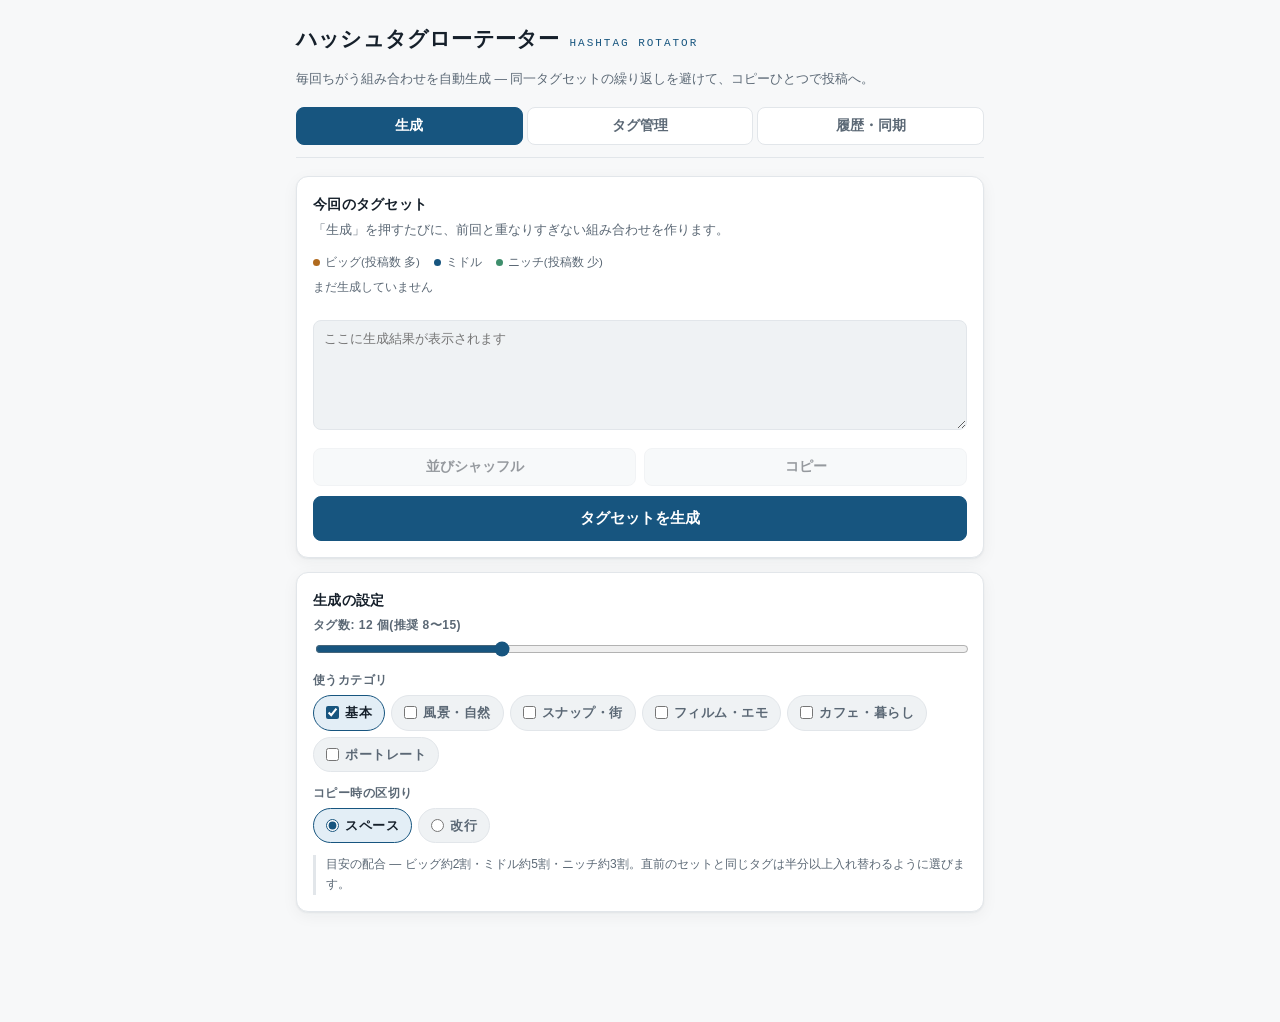
==== hashtag-tool/index.html @ 34559a27 "Add Instagram hashtag rotator tool シャドウバン対策として毎回異なるハッシュタグの組み合わせを自動生成する 単一HTMLツール。検索・並び替え・ワンタップコピー・生成" ====
<!DOCTYPE html>
<html lang="ja">
<head>
<meta charset="utf-8">
<title>ハッシュタグローテーター</title>
<meta name="viewport" content="width=device-width, initial-scale=1, viewport-fit=cover">
<style>
:root{
  --bg:#F7F8F9; --surface:#FFFFFF; --surface2:#EFF2F4;
  --ink:#16202B; --muted:#5B6875; --line:#E2E6EA;
  --accent:#17557F; --accent-ink:#FFFFFF; --accent-soft:#E3EEF6;
  --big:#B06A1E; --mid:#17557F; --niche:#3E8E6C;
  --danger:#A8352F; --shadow:0 1px 2px rgba(22,32,43,.06),0 4px 16px rgba(22,32,43,.05);
}
@media (prefers-color-scheme: dark){
  :root{
    --bg:#101418; --surface:#171C22; --surface2:#1F262E;
    --ink:#E8ECF0; --muted:#93A0AC; --line:#2A323B;
    --accent:#7FB0DC; --accent-ink:#0D1B26; --accent-soft:#1C2C3A;
    --big:#D79A50; --mid:#7FB0DC; --niche:#6FBF9A;
    --danger:#E07B76; --shadow:0 1px 2px rgba(0,0,0,.4),0 4px 16px rgba(0,0,0,.3);
  }
}
:root[data-theme="light"]{
  --bg:#F7F8F9; --surface:#FFFFFF; --surface2:#EFF2F4;
  --ink:#16202B; --muted:#5B6875; --line:#E2E6EA;
  --accent:#17557F; --accent-ink:#FFFFFF; --accent-soft:#E3EEF6;
  --big:#B06A1E; --mid:#17557F; --niche:#3E8E6C;
  --danger:#A8352F; --shadow:0 1px 2px rgba(22,32,43,.06),0 4px 16px rgba(22,32,43,.05);
}
:root[data-theme="dark"]{
  --bg:#101418; --surface:#171C22; --surface2:#1F262E;
  --ink:#E8ECF0; --muted:#93A0AC; --line:#2A323B;
  --accent:#7FB0DC; --accent-ink:#0D1B26; --accent-soft:#1C2C3A;
  --big:#D79A50; --mid:#7FB0DC; --niche:#6FBF9A;
  --danger:#E07B76; --shadow:0 1px 2px rgba(0,0,0,.4),0 4px 16px rgba(0,0,0,.3);
}
*{box-sizing:border-box}
body{
  margin:0; background:var(--bg); color:var(--ink);
  font-family:"Hiragino Kaku Gothic ProN","Hiragino Sans","Noto Sans JP","Yu Gothic UI","Yu Gothic",sans-serif;
  font-size:15px; line-height:1.65;
  -webkit-text-size-adjust:100%;
}
.wrap{max-width:720px; margin:0 auto; padding:0 16px 96px}
header.app{padding:22px 0 8px}
.brand{display:flex; align-items:baseline; gap:10px; flex-wrap:wrap}
.brand h1{margin:0; font-size:21px; font-weight:800; letter-spacing:.01em}
.brand .en{font-family:ui-monospace,"SF Mono",Menlo,Consolas,monospace; font-size:11px; letter-spacing:.18em; color:var(--accent); text-transform:uppercase}
.brand p{margin:2px 0 0; width:100%; color:var(--muted); font-size:12.5px}
nav.tabs{
  position:sticky; top:0; z-index:20; display:flex; gap:4px;
  background:var(--bg); padding:10px 0 12px; border-bottom:1px solid var(--line); margin-bottom:18px;
}
nav.tabs button{
  flex:1; border:1px solid var(--line); background:var(--surface); color:var(--muted);
  padding:9px 4px; border-radius:8px; font-size:13.5px; font-weight:600; cursor:pointer; font-family:inherit;
}
nav.tabs button[aria-selected="true"]{background:var(--accent); border-color:var(--accent); color:var(--accent-ink)}
nav.tabs button:focus-visible, button:focus-visible, input:focus-visible, select:focus-visible, textarea:focus-visible{
  outline:2px solid var(--accent); outline-offset:2px;
}
section.panel{display:none}
section.panel.active{display:block}
.card{background:var(--surface); border:1px solid var(--line); border-radius:12px; padding:16px; margin-bottom:14px; box-shadow:var(--shadow)}
.card h2{margin:0 0 4px; font-size:14px; font-weight:800; letter-spacing:.02em}
.card .hint{margin:0 0 12px; color:var(--muted); font-size:12.5px}
.row{display:flex; gap:8px; align-items:center; flex-wrap:wrap}
.field{display:flex; flex-direction:column; gap:4px; margin-bottom:12px}
.field label{font-size:12px; font-weight:700; color:var(--muted); letter-spacing:.04em}
input[type=text], select, textarea{
  font-family:inherit; font-size:15px; color:var(--ink);
  background:var(--surface2); border:1px solid var(--line); border-radius:8px; padding:9px 10px; width:100%;
}
textarea{font-family:ui-monospace,"SF Mono",Menlo,Consolas,monospace; font-size:13px; min-height:110px; resize:vertical}
input[type=range]{width:100%; accent-color:var(--accent)}
button.btn{
  font-family:inherit; font-size:14px; font-weight:700; cursor:pointer;
  border:1px solid var(--line); background:var(--surface2); color:var(--ink);
  padding:9px 14px; border-radius:8px;
}
button.btn.primary{background:var(--accent); border-color:var(--accent); color:var(--accent-ink); font-size:15px; padding:12px 18px; width:100%}
button.btn.ghost{background:transparent}
button.btn.danger{color:var(--danger); border-color:var(--danger); background:transparent}
button.btn:disabled{opacity:.45; cursor:default}
.checks{display:flex; flex-wrap:wrap; gap:6px}
.checks label{
  display:inline-flex; align-items:center; gap:6px; cursor:pointer;
  border:1px solid var(--line); background:var(--surface2); border-radius:999px;
  padding:6px 12px; font-size:13px; font-weight:600; color:var(--muted);
}
.checks label:has(input:checked){background:var(--accent-soft); border-color:var(--accent); color:var(--ink)}
.checks input{accent-color:var(--accent); margin:0}
.result-tags{display:flex; flex-wrap:wrap; gap:6px; margin:10px 0 12px}
.tagchip{
  display:inline-flex; align-items:center; gap:6px;
  font-family:ui-monospace,"SF Mono",Menlo,Consolas,monospace; font-size:12.5px;
  background:var(--surface2); border:1px solid var(--line); border-radius:6px; padding:4px 9px;
}
.dot{display:inline-block; width:7px; height:7px; border-radius:50%; flex:none}
.dot.big{background:var(--big)} .dot.mid{background:var(--mid)} .dot.niche{background:var(--niche)}
.legend{display:flex; gap:14px; font-size:11.5px; color:var(--muted); margin-bottom:6px}
.legend span{display:inline-flex; align-items:center; gap:5px}
.stats{font-size:12px; color:var(--muted); margin:0 0 8px}
.stats b{color:var(--ink); font-variant-numeric:tabular-nums}
.actions{display:flex; gap:8px; margin-top:10px}
.actions .btn{flex:1}
table.tags{width:100%; border-collapse:collapse; font-size:13.5px}
table.tags td{padding:7px 6px; border-top:1px solid var(--line); vertical-align:middle}
table.tags td.name{font-family:ui-monospace,"SF Mono",Menlo,Consolas,monospace; font-size:12.5px; word-break:break-all}
table.tags td.meta{color:var(--muted); font-size:11.5px; white-space:nowrap; text-align:right; font-variant-numeric:tabular-nums}
table.tags button.x{border:none; background:none; color:var(--danger); font-size:15px; cursor:pointer; padding:2px 6px}
.scrollbox{overflow-x:auto}
.hist{border-top:1px solid var(--line); padding:10px 0}
.hist:first-of-type{border-top:none}
.hist .when{font-size:11.5px; color:var(--muted); font-variant-numeric:tabular-nums}
.hist .tags{font-family:ui-monospace,"SF Mono",Menlo,Consolas,monospace; font-size:12px; margin:4px 0 8px; word-break:break-all; color:var(--ink)}
#toast{
  position:fixed; left:50%; bottom:28px; transform:translateX(-50%) translateY(8px);
  background:var(--ink); color:var(--bg); font-size:13.5px; font-weight:700;
  padding:10px 18px; border-radius:999px; opacity:0; pointer-events:none; transition:opacity .18s, transform .18s;
  z-index:50; box-shadow:var(--shadow);
}
#toast.show{opacity:1; transform:translateX(-50%) translateY(0)}
@media (prefers-reduced-motion: reduce){ #toast{transition:none} }
.note{font-size:12px; color:var(--muted); border-left:3px solid var(--line); padding-left:10px; margin:12px 0 0}
</style>
</head>
<body>
<div class="wrap">
  <header class="app">
    <div class="brand">
      <h1>ハッシュタグローテーター</h1>
      <span class="en">Hashtag Rotator</span>
      <p>毎回ちがう組み合わせを自動生成 — 同一タグセットの繰り返しを避けて、コピーひとつで投稿へ。</p>
    </div>
  </header>

  <nav class="tabs" role="tablist">
    <button role="tab" aria-selected="true" data-tab="gen">生成</button>
    <button role="tab" aria-selected="false" data-tab="manage">タグ管理</button>
    <button role="tab" aria-selected="false" data-tab="sync">履歴・同期</button>
  </nav>

  <!-- ============ 生成 ============ -->
  <section class="panel active" id="panel-gen">
    <div class="card">
      <h2>今回のタグセット</h2>
      <p class="hint">「生成」を押すたびに、前回と重なりすぎない組み合わせを作ります。</p>
      <div class="legend">
        <span><i class="dot big"></i>ビッグ(投稿数 多)</span>
        <span><i class="dot mid"></i>ミドル</span>
        <span><i class="dot niche"></i>ニッチ(投稿数 少)</span>
      </div>
      <p class="stats" id="genStats">まだ生成していません</p>
      <div class="result-tags" id="resultChips"></div>
      <textarea id="resultText" readonly placeholder="ここに生成結果が表示されます"></textarea>
      <div class="actions">
        <button class="btn" id="btnShuffle" disabled>並びシャッフル</button>
        <button class="btn" id="btnCopy" disabled>コピー</button>
      </div>
      <div class="actions">
        <button class="btn primary" id="btnGenerate">タグセットを生成</button>
      </div>
    </div>

    <div class="card">
      <h2>生成の設定</h2>
      <div class="field">
        <label for="cntRange">タグ数: <span id="cntLabel">12</span> 個(推奨 8〜15)</label>
        <input type="range" id="cntRange" min="5" max="30" value="12">
      </div>
      <div class="field">
        <label>使うカテゴリ</label>
        <div class="checks" id="catChecks"></div>
      </div>
      <div class="field">
        <label>コピー時の区切り</label>
        <div class="checks" id="sepChecks">
          <label><input type="radio" name="sep" value="space" checked>スペース</label>
          <label><input type="radio" name="sep" value="newline">改行</label>
        </div>
      </div>
      <p class="note">目安の配合 — ビッグ約2割・ミドル約5割・ニッチ約3割。直前のセットと同じタグは半分以上入れ替わるように選びます。</p>
    </div>
  </section>

  <!-- ============ タグ管理 ============ -->
  <section class="panel" id="panel-manage">
    <div class="card">
      <h2>タグを追加</h2>
      <div class="field"><label for="addName">タグ(#は省略可・スペース区切りで複数可)</label>
        <input type="text" id="addName" placeholder="例: 風景写真 landscapephotography"></div>
      <div class="row">
        <select id="addSize" style="flex:1">
          <option value="big">ビッグ(数十万件〜)</option>
          <option value="mid" selected>ミドル(数万件)</option>
          <option value="niche">ニッチ(〜数千件)</option>
        </select>
        <select id="addCat" style="flex:1"></select>
        <button class="btn" id="btnAdd">追加</button>
      </div>
      <div class="row" style="margin-top:10px">
        <input type="text" id="newCat" placeholder="新しいカテゴリ名" style="flex:1">
        <button class="btn ghost" id="btnAddCat">カテゴリ追加</button>
      </div>
    </div>

    <div class="card">
      <h2>タグ一覧 <span id="tagCount" style="color:var(--muted);font-weight:600;font-size:12px"></span></h2>
      <div class="row" style="margin-bottom:10px">
        <input type="text" id="q" placeholder="検索…" style="flex:2">
        <select id="sortBy" style="flex:1">
          <option value="name">名前順</option>
          <option value="size">サイズ順</option>
          <option value="used">使用回数順</option>
        </select>
      </div>
      <div class="checks" id="filterCats" style="margin-bottom:8px"></div>
      <div class="scrollbox"><table class="tags"><tbody id="tagRows"></tbody></table></div>
    </div>
  </section>

  <!-- ============ 履歴・同期 ============ -->
  <section class="panel" id="panel-sync">
    <div class="card">
      <h2>生成履歴</h2>
      <p class="hint">直近20件。同じセットの使い回しチェックにも使えます。</p>
      <div id="histList"><p class="hint">まだ履歴はありません。</p></div>
    </div>
    <div class="card">
      <h2>スマホ ⇄ PC のデータ共有</h2>
      <p class="hint">データはこの端末のブラウザに保存されます。別の端末へは、書き出したテキストを貼り付けて取り込んでください(LINEやメモの共有でOK)。</p>
      <div class="actions">
        <button class="btn" id="btnExport">書き出し(コピー)</button>
        <button class="btn" id="btnImport">貼り付けて取り込み</button>
      </div>
      <textarea id="ioArea" placeholder="取り込み: ここに書き出したテキストを貼り付けて「取り込み」を押す"></textarea>
      <div class="actions">
        <button class="btn danger" id="btnReset">初期データに戻す</button>
      </div>
    </div>
  </section>
</div>
<div id="toast" role="status"></div>

<script>
"use strict";
/* ---------- 初期データ ---------- */
const PRESET = {
  cats: ["基本","風景・自然","スナップ・街","フィルム・エモ","カフェ・暮らし","ポートレート"],
  tags: [
    // 基本(コミュニティ系)
    ["写真好きな人と繋がりたい","big","基本"],["ファインダー越しの私の世界","big","基本"],
    ["カメラ好きな人と繋がりたい","big","基本"],["photography","big","基本"],["japan_of_insta","big","基本"],
    ["東京カメラ部","mid","基本"],["キリトリセカイ","mid","基本"],["その瞬間に物語を","mid","基本"],
    ["写真撮ってる人と繋がりたい","mid","基本"],["カメラのある生活","mid","基本"],
    ["レンズ越しの私の世界","mid","基本"],["お写んぽ","mid","基本"],
    ["何気ない日常","niche","基本"],["日常に魔法をかけて","niche","基本"],
    ["写真散歩","niche","基本"],["私の写真もっと広まれ","niche","基本"],
    // 風景・自然
    ["風景写真","big","風景・自然"],["絶景","big","風景・自然"],
    ["landscapephotography","big","風景・自然"],["naturephotography","big","風景・自然"],
    ["日本の風景","mid","風景・自然"],["空が好きな人と繋がりたい","mid","風景・自然"],
    ["夕景","mid","風景・自然"],["山が好きな人と繋がりたい","mid","風景・自然"],
    ["朝焼け","niche","風景・自然"],["里山風景","niche","風景・自然"],
    ["風景写真をこよなく愛す会","niche","風景・自然"],
    // スナップ・街
    ["streetphotography","big","スナップ・街"],["ストリートスナップ","big","スナップ・街"],
    ["スナップ写真","big","スナップ・街"],
    ["街歩き","mid","スナップ・街"],["路地裏","mid","スナップ・街"],
    ["streetsnap","mid","スナップ・街"],["日常スナップ","mid","スナップ・街"],
    ["路地裏散歩","niche","スナップ・街"],["生活感のある写真","niche","スナップ・街"],["街の記憶","niche","スナップ・街"],
    // フィルム・エモ
    ["フィルム写真","big","フィルム・エモ"],["filmphotography","big","フィルム・エモ"],["エモい","big","フィルム・エモ"],
    ["フィルムカメラ","mid","フィルム・エモ"],["フィルムに恋してる","mid","フィルム・エモ"],
    ["35mmfilm","mid","フィルム・エモ"],["フィルム写真普及委員会","mid","フィルム・エモ"],["エモい写真","mid","フィルム・エモ"],
    ["フィルムの灯を絶やさない","niche","フィルム・エモ"],["写ルンです","niche","フィルム・エモ"],
    // カフェ・暮らし
    ["カフェ巡り","big","カフェ・暮らし"],["カフェ好きな人と繋がりたい","big","カフェ・暮らし"],["丁寧な暮らし","big","カフェ・暮らし"],
    ["喫茶店巡り","mid","カフェ・暮らし"],["暮らしを楽しむ","mid","カフェ・暮らし"],["テーブルフォト","mid","カフェ・暮らし"],
    ["純喫茶巡り","niche","カフェ・暮らし"],["うつわ好き","niche","カフェ・暮らし"],
    // ポートレート
    ["ポートレート","big","ポートレート"],["portrait","big","ポートレート"],["被写体","big","ポートレート"],
    ["ポートレート撮影","mid","ポートレート"],["portraitphotography","mid","ポートレート"],["その笑顔を残したい","mid","ポートレート"],
    ["ポートレートしま専科","niche","ポートレート"],["スナップポートレート","niche","ポートレート"],
  ]
};
const KEY = "hashrotate.v1";
const SIZE_LABEL = {big:"ビッグ", mid:"ミドル", niche:"ニッチ"};
const SIZE_ORDER = {big:0, mid:1, niche:2};

function freshState(){
  return {
    tags: PRESET.tags.map(([name,size,cat],i)=>({id:i+1, name, size, cat, used:0})),
    cats: PRESET.cats.slice(),
    history: [],
    settings: {count:12, sep:"space", activeCats:["基本"], nextId: PRESET.tags.length+1},
    current: null
  };
}
let S;
try{ S = JSON.parse(localStorage.getItem(KEY)) || freshState(); }
catch(e){ S = freshState(); }
if(!S.tags || !S.cats) S = freshState();

function save(){ try{ localStorage.setItem(KEY, JSON.stringify(S)); }catch(e){} }

/* ---------- ユーティリティ ---------- */
const $ = s => document.querySelector(s);
function toast(msg){
  const t = $("#toast"); t.textContent = msg; t.classList.add("show");
  clearTimeout(toast._h); toast._h = setTimeout(()=>t.classList.remove("show"), 1800);
}
function esc(s){ return s.replace(/[&<>"']/g, c=>({"&":"&amp;","<":"&lt;",">":"&gt;",'"':"&quot;","'":"&#39;"}[c])); }
function shuffle(a){
  for(let i=a.length-1;i>0;i--){ const j=Math.floor(Math.random()*(i+1)); [a[i],a[j]]=[a[j],a[i]]; }
  return a;
}
async function copyText(text){
  try{ await navigator.clipboard.writeText(text); return true; }
  catch(e){
    const ta=document.createElement("textarea"); ta.value=text; ta.style.position="fixed"; ta.style.opacity="0";
    document.body.appendChild(ta); ta.select();
    let ok=false; try{ ok=document.execCommand("copy"); }catch(_){}
    ta.remove(); return ok;
  }
}
function fmt(tags){ return tags.map(t=>"#"+t).join(S.settings.sep==="newline" ? "\n" : " "); }

/* ---------- 生成ロジック ---------- */
function weightedPick(pool, n, avoid){
  // avoid: 直前セットのタグ名Set。使用回数が少ないほど・直前に使っていないほど選ばれやすい
  const picked = [];
  const cand = pool.slice();
  while(picked.length < n && cand.length){
    let total = 0;
    const ws = cand.map(t=>{
      let w = 1/(1 + t.used*0.5);
      if(avoid.has(t.name)) w *= 0.25;
      total += w; return w;
    });
    let r = Math.random()*total, idx = 0;
    for(let i=0;i<ws.length;i++){ r -= ws[i]; if(r<=0){ idx=i; break; } }
    picked.push(cand[idx]); cand.splice(idx,1);
  }
  return picked;
}
function generate(){
  const active = S.settings.activeCats.length ? S.settings.activeCats : S.cats;
  const pool = S.tags.filter(t=>active.includes(t.cat));
  if(pool.length < 3){ toast("タグが足りません。カテゴリを選ぶかタグを追加してください"); return; }
  const N = Math.min(S.settings.count, pool.length);
  const prev = new Set([...(S.history[0] ? S.history[0].tags : []), ...(S.current || [])]);
  const bySize = {big:[], mid:[], niche:[]};
  pool.forEach(t=>bySize[t.size].push(t));
  // 配合: ビッグ25% / ニッチ30% / 残りミドル
  let nBig = Math.min(Math.round(N*0.25), bySize.big.length);
  let nNiche = Math.min(Math.round(N*0.30), bySize.niche.length);
  let nMid = Math.min(N - nBig - nNiche, bySize.mid.length);
  let picked = [
    ...weightedPick(bySize.big, nBig, prev),
    ...weightedPick(bySize.mid, nMid, prev),
    ...weightedPick(bySize.niche, nNiche, prev),
  ];
  if(picked.length < N){ // 端数はサイズ問わず補充
    const names = new Set(picked.map(t=>t.name));
    picked = picked.concat(weightedPick(pool.filter(t=>!names.has(t.name)), N-picked.length, prev));
  }
  shuffle(picked);
  S.current = picked.map(t=>t.name);
  save();
  renderResult();
  const ov = overlap(S.current, S.history[0] ? S.history[0].tags : []);
  $("#genStats").innerHTML = `<b>${S.current.length}</b> 個 — 前回との重複 <b>${ov}%</b>`;
}
function overlap(a, b){
  if(!b || !b.length) return 0;
  const B = new Set(b);
  return Math.round(a.filter(x=>B.has(x)).length / a.length * 100);
}

/* ---------- 描画 ---------- */
function tagByName(name){ return S.tags.find(t=>t.name===name); }
function renderResult(){
  const chips = $("#resultChips");
  if(!S.current || !S.current.length){
    chips.innerHTML=""; $("#resultText").value="";
    $("#btnCopy").disabled = $("#btnShuffle").disabled = true; return;
  }
  chips.innerHTML = S.current.map(n=>{
    const t = tagByName(n), size = t ? t.size : "mid";
    return `<span class="tagchip"><i class="dot ${size}"></i>#${esc(n)}</span>`;
  }).join("");
  $("#resultText").value = fmt(S.current);
  $("#btnCopy").disabled = $("#btnShuffle").disabled = false;
}
function renderCatChecks(){
  $("#catChecks").innerHTML = S.cats.map(c=>
    `<label><input type="checkbox" value="${esc(c)}" ${S.settings.activeCats.includes(c)?"checked":""}>${esc(c)}</label>`
  ).join("");
  $("#catChecks").querySelectorAll("input").forEach(el=>el.addEventListener("change", ()=>{
    S.settings.activeCats = [...$("#catChecks").querySelectorAll("input:checked")].map(i=>i.value);
    save();
  }));
  $("#addCat").innerHTML = S.cats.map(c=>`<option>${esc(c)}</option>`).join("");
  $("#filterCats").innerHTML = `<label><input type="radio" name="fc" value="" checked>すべて</label>` +
    S.cats.map(c=>`<label><input type="radio" name="fc" value="${esc(c)}">${esc(c)}</label>`).join("");
  $("#filterCats").querySelectorAll("input").forEach(el=>el.addEventListener("change", renderTagList));
}
function renderTagList(){
  const q = $("#q").value.trim().toLowerCase();
  const fc = ($("#filterCats input:checked")||{}).value || "";
  const sort = $("#sortBy").value;
  let list = S.tags.filter(t=>(!fc || t.cat===fc) && (!q || t.name.toLowerCase().includes(q)));
  if(sort==="name") list.sort((a,b)=>a.name.localeCompare(b.name,"ja"));
  else if(sort==="size") list.sort((a,b)=>SIZE_ORDER[a.size]-SIZE_ORDER[b.size] || a.name.localeCompare(b.name,"ja"));
  else list.sort((a,b)=>b.used-a.used);
  $("#tagCount").textContent = `(${list.length} / ${S.tags.length})`;
  $("#tagRows").innerHTML = list.map(t=>`<tr>
    <td style="width:14px"><i class="dot ${t.size}" style="display:inline-block"></i></td>
    <td class="name">#${esc(t.name)}</td>
    <td class="meta">${esc(t.cat)} · ${SIZE_LABEL[t.size]} · ${t.used}回</td>
    <td style="width:28px"><button class="x" data-id="${t.id}" aria-label="削除">×</button></td>
  </tr>`).join("");
  $("#tagRows").querySelectorAll("button.x").forEach(b=>b.addEventListener("click", ()=>{
    S.tags = S.tags.filter(t=>t.id!==Number(b.dataset.id));
    save(); renderTagList();
  }));
}
function renderHistory(){
  const el = $("#histList");
  if(!S.history.length){ el.innerHTML = `<p class="hint">まだ履歴はありません。</p>`; return; }
  el.innerHTML = S.history.map((h,i)=>`<div class="hist">
    <div class="when">${esc(h.when)}${i<S.history.length-1?` — 次と重複 ${overlap(h.tags,S.history[i+1].tags)}%`:""}</div>
    <div class="tags">${h.tags.map(t=>"#"+esc(t)).join(" ")}</div>
    <button class="btn ghost" data-i="${i}" style="font-size:12.5px;padding:5px 12px">これをコピー</button>
  </div>`).join("");
  el.querySelectorAll("button").forEach(b=>b.addEventListener("click", async ()=>{
    const h = S.history[Number(b.dataset.i)];
    if(await copyText(fmt(h.tags))) toast("コピーしました");
  }));
}

/* ---------- イベント ---------- */
document.querySelectorAll("nav.tabs button").forEach(b=>b.addEventListener("click", ()=>{
  document.querySelectorAll("nav.tabs button").forEach(x=>x.setAttribute("aria-selected", x===b));
  document.querySelectorAll("section.panel").forEach(p=>p.classList.toggle("active", p.id==="panel-"+b.dataset.tab));
  if(b.dataset.tab==="sync") renderHistory();
  if(b.dataset.tab==="manage") renderTagList();
}));
$("#cntRange").value = S.settings.count;
$("#cntLabel").textContent = S.settings.count;
$("#cntRange").addEventListener("input", e=>{
  S.settings.count = Number(e.target.value);
  $("#cntLabel").textContent = e.target.value; save();
});
document.querySelectorAll('input[name=sep]').forEach(el=>{
  el.checked = el.value===S.settings.sep;
  el.addEventListener("change", ()=>{ S.settings.sep = el.value; save(); renderResult(); });
});
$("#btnGenerate").addEventListener("click", generate);
$("#btnShuffle").addEventListener("click", ()=>{ shuffle(S.current); save(); renderResult(); });
$("#btnCopy").addEventListener("click", async ()=>{
  if(!S.current) return;
  if(!(await copyText(fmt(S.current)))){ toast("コピーできませんでした"); return; }
  // コピー = 採用とみなして履歴と使用回数を更新
  S.current.forEach(n=>{ const t=tagByName(n); if(t) t.used++; });
  const d = new Date();
  const when = `${d.getFullYear()}/${String(d.getMonth()+1).padStart(2,"0")}/${String(d.getDate()).padStart(2,"0")} ${String(d.getHours()).padStart(2,"0")}:${String(d.getMinutes()).padStart(2,"0")}`;
  if(!S.history[0] || S.history[0].tags.join()!==S.current.join()){
    S.history.unshift({when, tags:S.current.slice()});
    S.history = S.history.slice(0,20);
  }
  save(); toast("コピーしました(履歴に保存)");
});
$("#btnAdd").addEventListener("click", ()=>{
  const raw = $("#addName").value.trim();
  if(!raw) return;
  const names = raw.split(/[\s,、]+/).map(s=>s.replace(/^#/,"")).filter(Boolean);
  let added = 0;
  names.forEach(name=>{
    if(S.tags.some(t=>t.name===name)) return;
    S.tags.push({id:S.settings.nextId++, name, size:$("#addSize").value, cat:$("#addCat").value, used:0});
    added++;
  });
  $("#addName").value="";
  save(); renderTagList();
  toast(added ? `${added} 個追加しました` : "すでに登録済みです");
});
$("#btnAddCat").addEventListener("click", ()=>{
  const c = $("#newCat").value.trim();
  if(!c || S.cats.includes(c)) return;
  S.cats.push(c); $("#newCat").value="";
  save(); renderCatChecks(); toast("カテゴリを追加しました");
});
$("#q").addEventListener("input", renderTagList);
$("#sortBy").addEventListener("change", renderTagList);
$("#btnExport").addEventListener("click", async ()=>{
  const data = JSON.stringify(S);
  $("#ioArea").value = data;
  toast((await copyText(data)) ? "データをコピーしました。別端末で貼り付けて取り込んでください" : "コピー失敗。テキスト欄から手動でコピーしてください");
});
$("#btnImport").addEventListener("click", ()=>{
  try{
    const d = JSON.parse($("#ioArea").value);
    if(!d.tags || !d.cats) throw 0;
    S = d; save();
    renderCatChecks(); renderTagList(); renderHistory(); renderResult();
    $("#cntRange").value = S.settings.count; $("#cntLabel").textContent = S.settings.count;
    toast("取り込みました");
  }catch(e){ toast("取り込めませんでした。書き出したテキストをそのまま貼り付けてください"); }
});
$("#btnReset").addEventListener("click", ()=>{
  if(!confirm("登録タグ・履歴をすべて消して初期データに戻します。よろしいですか?")) return;
  S = freshState(); save();
  renderCatChecks(); renderTagList(); renderHistory(); renderResult();
  toast("初期データに戻しました");
});

/* ---------- 初期描画 ---------- */
renderCatChecks(); renderTagList(); renderResult(); renderHistory();
</script>
</body>
</html>
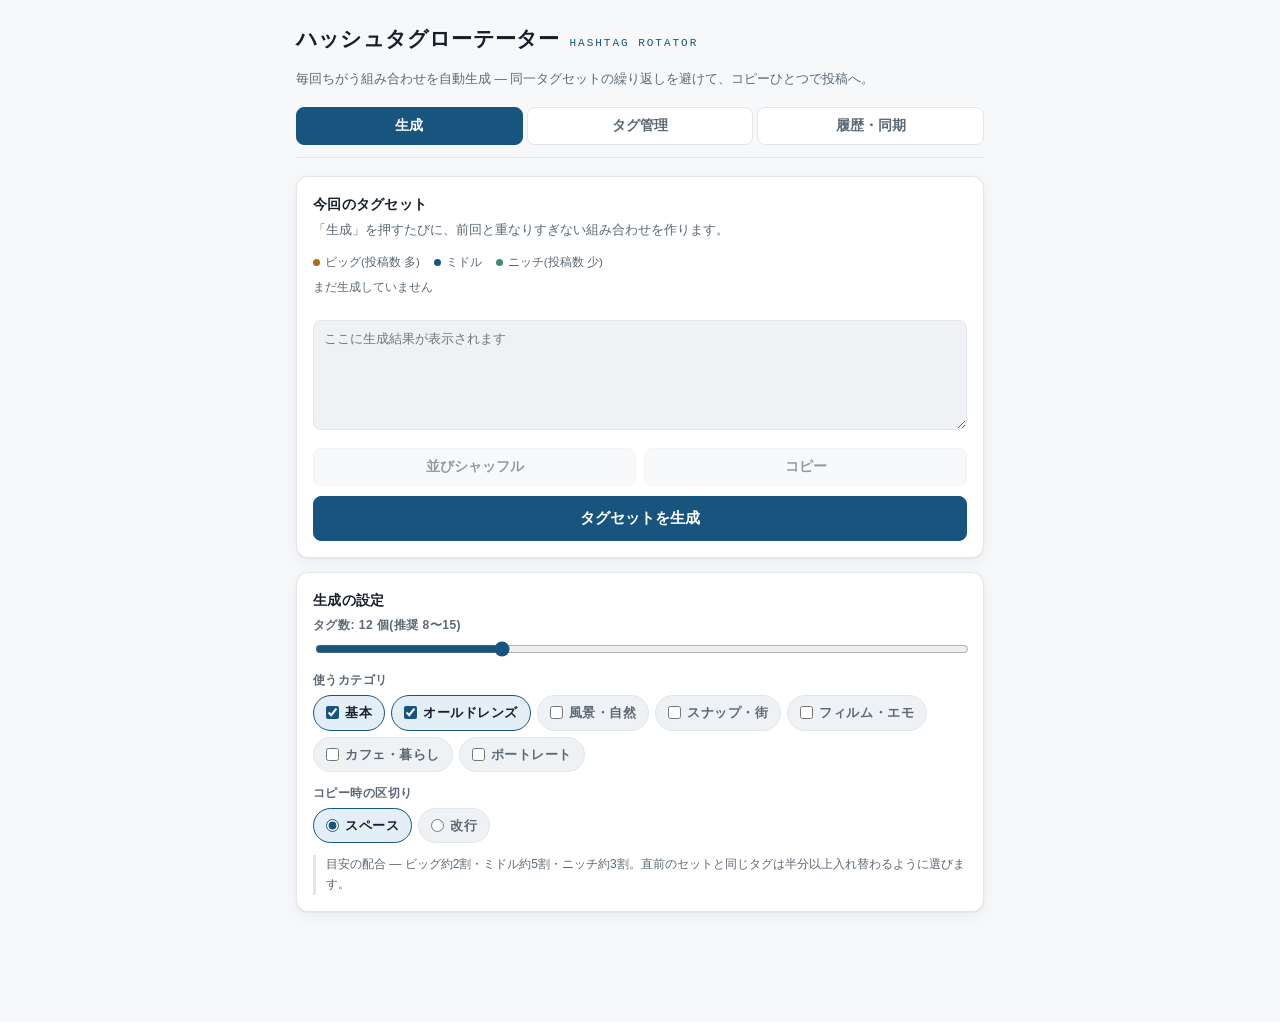
==== commit 6d513807: "Add old-lens hashtag preset category ユーザー名(smith_oldlens)からオールドレンズ撮影が軸と判断し、 オールドレンズ系コミュニティタグのカテゴリを追加" ====
--- a/hashtag-tool/index.html
+++ b/hashtag-tool/index.html
@@ -248,8 +248,17 @@
 "use strict";
 /* ---------- 初期データ ---------- */
 const PRESET = {
-  cats: ["基本","風景・自然","スナップ・街","フィルム・エモ","カフェ・暮らし","ポートレート"],
+  cats: ["基本","オールドレンズ","風景・自然","スナップ・街","フィルム・エモ","カフェ・暮らし","ポートレート"],
   tags: [
+    // オールドレンズ
+    ["オールドレンズ","big","オールドレンズ"],["oldlens","big","オールドレンズ"],["vintagelens","big","オールドレンズ"],
+    ["オールドレンズ倶楽部","mid","オールドレンズ"],["オールドレンズに恋をした","mid","オールドレンズ"],
+    ["オールドレンズの世界","mid","オールドレンズ"],["オールドレンズ遊び","mid","オールドレンズ"],
+    ["vintagelenses","mid","オールドレンズ"],["manualfocuslens","mid","オールドレンズ"],
+    ["オールドレンズ散歩","niche","オールドレンズ"],["オールドレンズ写真","niche","オールドレンズ"],
+    ["レンズ沼","niche","オールドレンズ"],["マニュアルレンズ","niche","オールドレンズ"],
+    ["supertakumar","niche","オールドレンズ"],["helios44","niche","オールドレンズ"],
+    ["industar","niche","オールドレンズ"],["jupiter8","niche","オールドレンズ"],
     // 基本(コミュニティ系)
     ["写真好きな人と繋がりたい","big","基本"],["ファインダー越しの私の世界","big","基本"],
     ["カメラ好きな人と繋がりたい","big","基本"],["photography","big","基本"],["japan_of_insta","big","基本"],
@@ -295,7 +304,7 @@
     tags: PRESET.tags.map(([name,size,cat],i)=>({id:i+1, name, size, cat, used:0})),
     cats: PRESET.cats.slice(),
     history: [],
-    settings: {count:12, sep:"space", activeCats:["基本"], nextId: PRESET.tags.length+1},
+    settings: {count:12, sep:"space", activeCats:["基本","オールドレンズ"], nextId: PRESET.tags.length+1},
     current: null
   };
 }
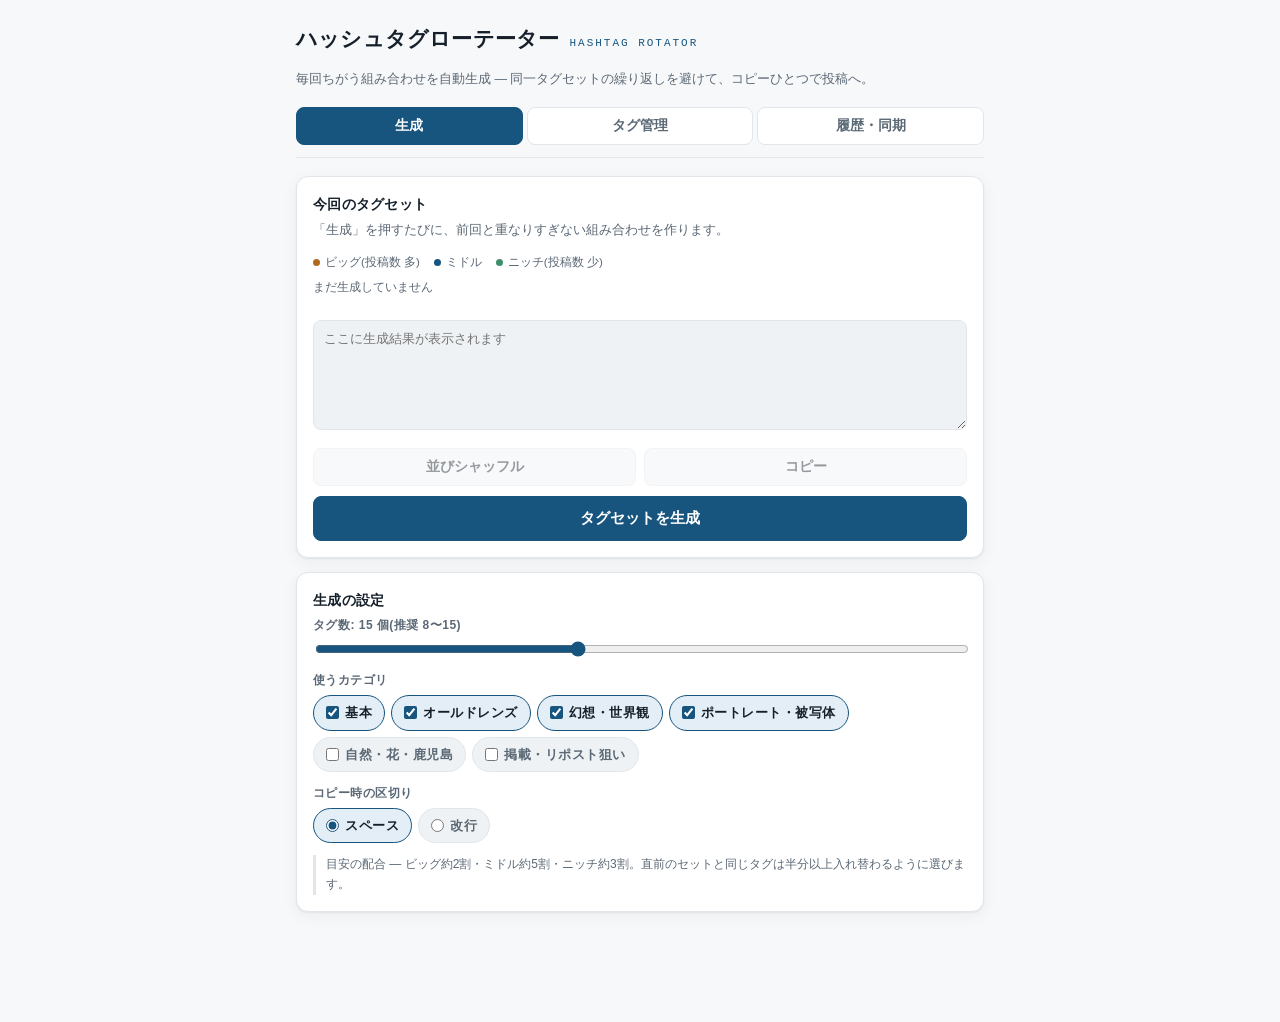
==== commit 7497bf80: "Tailor hashtag preset to fantasy old-lens portrait style プロフィール(鹿児島の幻想ポートレート写真家、α7R+Apollon36mm プロジェ" ====
--- a/hashtag-tool/index.html
+++ b/hashtag-tool/index.html
@@ -248,54 +248,56 @@
 "use strict";
 /* ---------- 初期データ ---------- */
 const PRESET = {
-  cats: ["基本","オールドレンズ","風景・自然","スナップ・街","フィルム・エモ","カフェ・暮らし","ポートレート"],
+  cats: ["基本","オールドレンズ","幻想・世界観","ポートレート・被写体","自然・花・鹿児島","掲載・リポスト狙い"],
   tags: [
-    // オールドレンズ
-    ["オールドレンズ","big","オールドレンズ"],["oldlens","big","オールドレンズ"],["vintagelens","big","オールドレンズ"],
-    ["オールドレンズ倶楽部","mid","オールドレンズ"],["オールドレンズに恋をした","mid","オールドレンズ"],
-    ["オールドレンズの世界","mid","オールドレンズ"],["オールドレンズ遊び","mid","オールドレンズ"],
-    ["vintagelenses","mid","オールドレンズ"],["manualfocuslens","mid","オールドレンズ"],
-    ["オールドレンズ散歩","niche","オールドレンズ"],["オールドレンズ写真","niche","オールドレンズ"],
-    ["レンズ沼","niche","オールドレンズ"],["マニュアルレンズ","niche","オールドレンズ"],
-    ["supertakumar","niche","オールドレンズ"],["helios44","niche","オールドレンズ"],
-    ["industar","niche","オールドレンズ"],["jupiter8","niche","オールドレンズ"],
     // 基本(コミュニティ系)
     ["写真好きな人と繋がりたい","big","基本"],["ファインダー越しの私の世界","big","基本"],
-    ["カメラ好きな人と繋がりたい","big","基本"],["photography","big","基本"],["japan_of_insta","big","基本"],
-    ["東京カメラ部","mid","基本"],["キリトリセカイ","mid","基本"],["その瞬間に物語を","mid","基本"],
-    ["写真撮ってる人と繋がりたい","mid","基本"],["カメラのある生活","mid","基本"],
-    ["レンズ越しの私の世界","mid","基本"],["お写んぽ","mid","基本"],
-    ["何気ない日常","niche","基本"],["日常に魔法をかけて","niche","基本"],
-    ["写真散歩","niche","基本"],["私の写真もっと広まれ","niche","基本"],
-    // 風景・自然
-    ["風景写真","big","風景・自然"],["絶景","big","風景・自然"],
-    ["landscapephotography","big","風景・自然"],["naturephotography","big","風景・自然"],
-    ["日本の風景","mid","風景・自然"],["空が好きな人と繋がりたい","mid","風景・自然"],
-    ["夕景","mid","風景・自然"],["山が好きな人と繋がりたい","mid","風景・自然"],
-    ["朝焼け","niche","風景・自然"],["里山風景","niche","風景・自然"],
-    ["風景写真をこよなく愛す会","niche","風景・自然"],
-    // スナップ・街
-    ["streetphotography","big","スナップ・街"],["ストリートスナップ","big","スナップ・街"],
-    ["スナップ写真","big","スナップ・街"],
-    ["街歩き","mid","スナップ・街"],["路地裏","mid","スナップ・街"],
-    ["streetsnap","mid","スナップ・街"],["日常スナップ","mid","スナップ・街"],
-    ["路地裏散歩","niche","スナップ・街"],["生活感のある写真","niche","スナップ・街"],["街の記憶","niche","スナップ・街"],
-    // フィルム・エモ
-    ["フィルム写真","big","フィルム・エモ"],["filmphotography","big","フィルム・エモ"],["エモい","big","フィルム・エモ"],
-    ["フィルムカメラ","mid","フィルム・エモ"],["フィルムに恋してる","mid","フィルム・エモ"],
-    ["35mmfilm","mid","フィルム・エモ"],["フィルム写真普及委員会","mid","フィルム・エモ"],["エモい写真","mid","フィルム・エモ"],
-    ["フィルムの灯を絶やさない","niche","フィルム・エモ"],["写ルンです","niche","フィルム・エモ"],
-    // カフェ・暮らし
-    ["カフェ巡り","big","カフェ・暮らし"],["カフェ好きな人と繋がりたい","big","カフェ・暮らし"],["丁寧な暮らし","big","カフェ・暮らし"],
-    ["喫茶店巡り","mid","カフェ・暮らし"],["暮らしを楽しむ","mid","カフェ・暮らし"],["テーブルフォト","mid","カフェ・暮らし"],
-    ["純喫茶巡り","niche","カフェ・暮らし"],["うつわ好き","niche","カフェ・暮らし"],
-    // ポートレート
-    ["ポートレート","big","ポートレート"],["portrait","big","ポートレート"],["被写体","big","ポートレート"],
-    ["ポートレート撮影","mid","ポートレート"],["portraitphotography","mid","ポートレート"],["その笑顔を残したい","mid","ポートレート"],
-    ["ポートレートしま専科","niche","ポートレート"],["スナップポートレート","niche","ポートレート"],
+    ["カメラ好きな人と繋がりたい","big","基本"],["photography","big","基本"],
+    ["キリトリセカイ","mid","基本"],["その瞬間に物語を","mid","基本"],
+    ["写真撮ってる人と繋がりたい","mid","基本"],["レンズ越しの私の世界","mid","基本"],
+    ["写真で伝えたい私の世界","mid","基本"],["私の写真もっと広まれ","niche","基本"],
+    ["写真好きさんと繋がりたい","niche","基本"],
+    // オールドレンズ
+    ["オールドレンズ","big","オールドレンズ"],["oldlens","big","オールドレンズ"],
+    ["オールドレンズに恋をした","mid","オールドレンズ"],["オールドレンズの世界","mid","オールドレンズ"],
+    ["オールドレンズ部","mid","オールドレンズ"],["オールドレンズ写真","mid","オールドレンズ"],
+    ["vintagelens","mid","オールドレンズ"],["ぐるぐるボケ","niche","オールドレンズ"],
+    ["バブルボケ","niche","オールドレンズ"],["プロジェクションレンズ","niche","オールドレンズ"],
+    ["プロジェクターレンズ","niche","オールドレンズ"],["projectorlens","niche","オールドレンズ"],
+    ["apollon","niche","オールドレンズ"],["オールドレンズのある生活","niche","オールドレンズ"],
+    ["レンズ沼","niche","オールドレンズ"],["マニュアルフォーカス","niche","オールドレンズ"],
+    // 幻想・世界観(エモ・作風)
+    ["エモい","big","幻想・世界観"],["幻想的な写真","mid","幻想・世界観"],
+    ["世界観のある写真","mid","幻想・世界観"],["物語のある写真","mid","幻想・世界観"],
+    ["ノスタルジー","mid","幻想・世界観"],["儚い写真","mid","幻想・世界観"],
+    ["幻想的な世界","mid","幻想・世界観"],["夢のような世界","niche","幻想・世界観"],
+    ["詩的な写真","niche","幻想・世界観"],["現実と幻想の間","niche","幻想・世界観"],
+    ["静かな写真","niche","幻想・世界観"],["余白のある写真","niche","幻想・世界観"],
+    // ポートレート・被写体
+    ["ポートレート","big","ポートレート・被写体"],["portrait","big","ポートレート・被写体"],
+    ["被写体","big","ポートレート・被写体"],["ポートレート撮影","mid","ポートレート・被写体"],
+    ["portraitphotography","mid","ポートレート・被写体"],["ポトレのセカイ","mid","ポートレート・被写体"],
+    ["ポトレ","mid","ポートレート・被写体"],["被写体さんと繋がりたい","mid","ポートレート・被写体"],
+    ["ポートレートしま専科","niche","ポートレート・被写体"],["白いワンピース","niche","ポートレート・被写体"],
+    ["portrait_shot","niche","ポートレート・被写体"],["被写体さん募集","niche","ポートレート・被写体"],
+    // 自然・花・鹿児島
+    ["桜","big","自然・花・鹿児島"],["鹿児島","big","自然・花・鹿児島"],
+    ["kagoshima","mid","自然・花・鹿児島"],["菜の花","mid","自然・花・鹿児島"],
+    ["桜フォト","mid","自然・花・鹿児島"],["花のある風景","mid","自然・花・鹿児島"],
+    ["森の中","mid","自然・花・鹿児島"],["鹿児島写真部","niche","自然・花・鹿児島"],
+    ["椿","niche","自然・花・鹿児島"],["鹿児島観光","niche","自然・花・鹿児島"],
+    ["九州写真部","niche","自然・花・鹿児島"],["苔むした森","niche","自然・花・鹿児島"],
+    // 掲載・リポスト狙い(メディア/フィーチャー系)
+    ["tokyocameraclub","big","掲載・リポスト狙い"],["igersjp","big","掲載・リポスト狙い"],
+    ["genic_mag","mid","掲載・リポスト狙い"],["nicostop","mid","掲載・リポスト狙い"],
+    ["photo_jpn","mid","掲載・リポスト狙い"],["team_jp_","mid","掲載・リポスト狙い"],
+    ["ig_japan","mid","掲載・リポスト狙い"],["daily_photo_jpn","mid","掲載・リポスト狙い"],
+    ["lovers_nippon","mid","掲載・リポスト狙い"],["indies_gram","mid","掲載・リポスト狙い"],
+    ["pashadelic","niche","掲載・リポスト狙い"],["portrait_perfection","mid","掲載・リポスト狙い"],
+    ["pursuitofportraits","mid","掲載・リポスト狙い"],["hubsplanet","niche","掲載・リポスト狙い"],
   ]
 };
-const KEY = "hashrotate.v1";
+const KEY = "hashrotate.v2";
 const SIZE_LABEL = {big:"ビッグ", mid:"ミドル", niche:"ニッチ"};
 const SIZE_ORDER = {big:0, mid:1, niche:2};
 
@@ -304,7 +306,7 @@
     tags: PRESET.tags.map(([name,size,cat],i)=>({id:i+1, name, size, cat, used:0})),
     cats: PRESET.cats.slice(),
     history: [],
-    settings: {count:12, sep:"space", activeCats:["基本","オールドレンズ"], nextId: PRESET.tags.length+1},
+    settings: {count:15, sep:"space", activeCats:["基本","オールドレンズ","幻想・世界観","ポートレート・被写体"], nextId: PRESET.tags.length+1},
     current: null
   };
 }
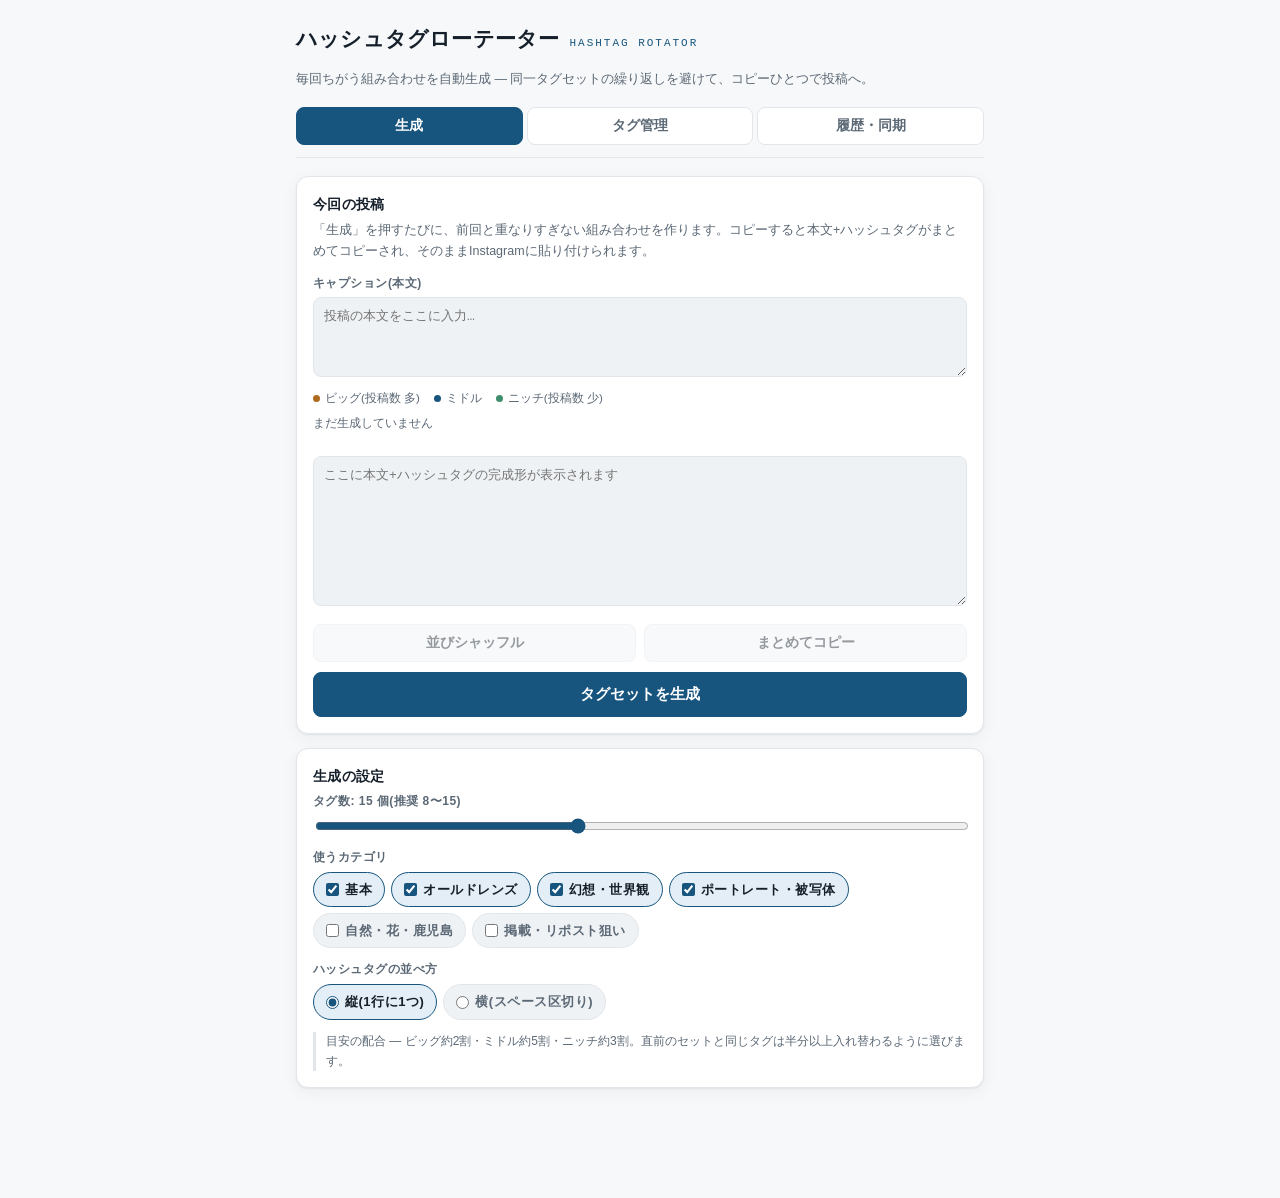
==== commit 0465263f: "Add caption input and default vertical hashtag layout キャプション(本文)入力欄を追加し、「まとめてコピー」で 本文+ハッシュタグを一度にコピーし" ====
--- a/hashtag-tool/index.html
+++ b/hashtag-tool/index.html
@@ -145,8 +145,12 @@
   <!-- ============ 生成 ============ -->
   <section class="panel active" id="panel-gen">
     <div class="card">
-      <h2>今回のタグセット</h2>
-      <p class="hint">「生成」を押すたびに、前回と重なりすぎない組み合わせを作ります。</p>
+      <h2>今回の投稿</h2>
+      <p class="hint">「生成」を押すたびに、前回と重なりすぎない組み合わせを作ります。コピーすると本文+ハッシュタグがまとめてコピーされ、そのままInstagramに貼り付けられます。</p>
+      <div class="field">
+        <label for="caption">キャプション(本文)</label>
+        <textarea id="caption" placeholder="投稿の本文をここに入力…" style="min-height:80px"></textarea>
+      </div>
       <div class="legend">
         <span><i class="dot big"></i>ビッグ(投稿数 多)</span>
         <span><i class="dot mid"></i>ミドル</span>
@@ -154,10 +158,10 @@
       </div>
       <p class="stats" id="genStats">まだ生成していません</p>
       <div class="result-tags" id="resultChips"></div>
-      <textarea id="resultText" readonly placeholder="ここに生成結果が表示されます"></textarea>
+      <textarea id="resultText" readonly placeholder="ここに本文+ハッシュタグの完成形が表示されます" style="min-height:150px"></textarea>
       <div class="actions">
         <button class="btn" id="btnShuffle" disabled>並びシャッフル</button>
-        <button class="btn" id="btnCopy" disabled>コピー</button>
+        <button class="btn" id="btnCopy" disabled>まとめてコピー</button>
       </div>
       <div class="actions">
         <button class="btn primary" id="btnGenerate">タグセットを生成</button>
@@ -175,10 +179,10 @@
         <div class="checks" id="catChecks"></div>
       </div>
       <div class="field">
-        <label>コピー時の区切り</label>
+        <label>ハッシュタグの並べ方</label>
         <div class="checks" id="sepChecks">
-          <label><input type="radio" name="sep" value="space" checked>スペース</label>
-          <label><input type="radio" name="sep" value="newline">改行</label>
+          <label><input type="radio" name="sep" value="newline" checked>縦(1行に1つ)</label>
+          <label><input type="radio" name="sep" value="space">横(スペース区切り)</label>
         </div>
       </div>
       <p class="note">目安の配合 — ビッグ約2割・ミドル約5割・ニッチ約3割。直前のセットと同じタグは半分以上入れ替わるように選びます。</p>
@@ -306,7 +310,8 @@
     tags: PRESET.tags.map(([name,size,cat],i)=>({id:i+1, name, size, cat, used:0})),
     cats: PRESET.cats.slice(),
     history: [],
-    settings: {count:15, sep:"space", activeCats:["基本","オールドレンズ","幻想・世界観","ポートレート・被写体"], nextId: PRESET.tags.length+1},
+    settings: {count:15, sep:"newline", activeCats:["基本","オールドレンズ","幻想・世界観","ポートレート・被写体"], nextId: PRESET.tags.length+1},
+    caption: "",
     current: null
   };
 }
@@ -314,6 +319,8 @@
 try{ S = JSON.parse(localStorage.getItem(KEY)) || freshState(); }
 catch(e){ S = freshState(); }
 if(!S.tags || !S.cats) S = freshState();
+if(S.caption === undefined) S.caption = "";
+if(!S.settings.sepMigrated){ S.settings.sep = "newline"; S.settings.sepMigrated = 1; } // 縦並びを新デフォルトに
 
 function save(){ try{ localStorage.setItem(KEY, JSON.stringify(S)); }catch(e){} }
 
@@ -338,6 +345,11 @@
   }
 }
 function fmt(tags){ return tags.map(t=>"#"+t).join(S.settings.sep==="newline" ? "\n" : " "); }
+function fullText(){
+  const cap = (S.caption || "").trim();
+  const tags = fmt(S.current || []);
+  return cap ? cap + "\n\n" + tags : tags;
+}
 
 /* ---------- 生成ロジック ---------- */
 function weightedPick(pool, n, avoid){
@@ -403,7 +415,7 @@
     const t = tagByName(n), size = t ? t.size : "mid";
     return `<span class="tagchip"><i class="dot ${size}"></i>#${esc(n)}</span>`;
   }).join("");
-  $("#resultText").value = fmt(S.current);
+  $("#resultText").value = fullText();
   $("#btnCopy").disabled = $("#btnShuffle").disabled = false;
 }
 function renderCatChecks(){
@@ -462,6 +474,7 @@
 }));
 $("#cntRange").value = S.settings.count;
 $("#cntLabel").textContent = S.settings.count;
+$("#caption").value = S.caption;
 $("#cntRange").addEventListener("input", e=>{
   S.settings.count = Number(e.target.value);
   $("#cntLabel").textContent = e.target.value; save();
@@ -472,9 +485,13 @@
 });
 $("#btnGenerate").addEventListener("click", generate);
 $("#btnShuffle").addEventListener("click", ()=>{ shuffle(S.current); save(); renderResult(); });
+$("#caption").addEventListener("input", e=>{
+  S.caption = e.target.value; save();
+  if(S.current && S.current.length) $("#resultText").value = fullText();
+});
 $("#btnCopy").addEventListener("click", async ()=>{
   if(!S.current) return;
-  if(!(await copyText(fmt(S.current)))){ toast("コピーできませんでした"); return; }
+  if(!(await copyText(fullText()))){ toast("コピーできませんでした"); return; }
   // コピー = 採用とみなして履歴と使用回数を更新
   S.current.forEach(n=>{ const t=tagByName(n); if(t) t.used++; });
   const d = new Date();
@@ -483,7 +500,7 @@
     S.history.unshift({when, tags:S.current.slice()});
     S.history = S.history.slice(0,20);
   }
-  save(); toast("コピーしました(履歴に保存)");
+  save(); toast("本文+タグをコピーしました。Instagramに貼り付けてください");
 });
 $("#btnAdd").addEventListener("click", ()=>{
   const raw = $("#addName").value.trim();
@@ -516,9 +533,11 @@
   try{
     const d = JSON.parse($("#ioArea").value);
     if(!d.tags || !d.cats) throw 0;
+    if(d.caption === undefined) d.caption = "";
     S = d; save();
     renderCatChecks(); renderTagList(); renderHistory(); renderResult();
     $("#cntRange").value = S.settings.count; $("#cntLabel").textContent = S.settings.count;
+    $("#caption").value = S.caption;
     toast("取り込みました");
   }catch(e){ toast("取り込めませんでした。書き出したテキストをそのまま貼り付けてください"); }
 });
@@ -526,6 +545,8 @@
   if(!confirm("登録タグ・履歴をすべて消して初期データに戻します。よろしいですか?")) return;
   S = freshState(); save();
   renderCatChecks(); renderTagList(); renderHistory(); renderResult();
+  $("#cntRange").value = S.settings.count; $("#cntLabel").textContent = S.settings.count;
+  $("#caption").value = S.caption;
   toast("初期データに戻しました");
 });
 
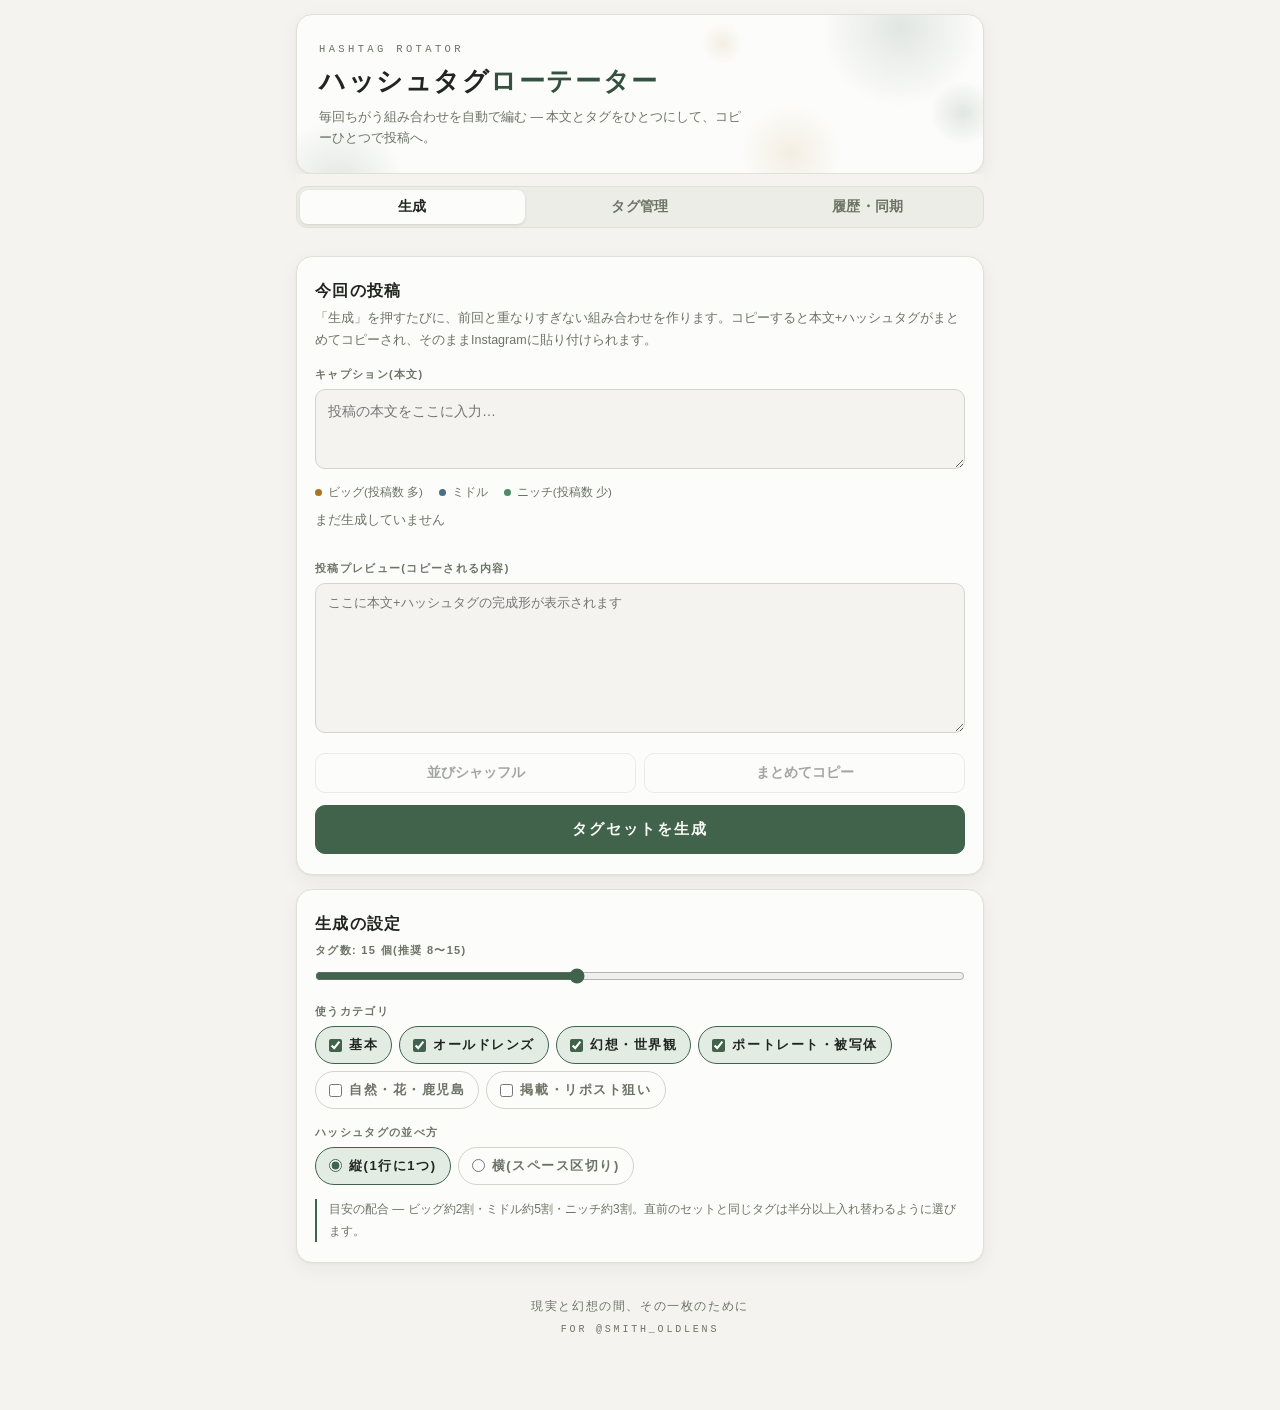
==== commit c2dc9613: "Redesign UI with forest-and-mist visual identity 作風(森・靄・オールドレンズの玉ボケ)に合わせたデザイン刷新: 苔緑を基調とした配色(ライト/ダーク両" ====
--- a/hashtag-tool/index.html
+++ b/hashtag-tool/index.html
@@ -6,140 +6,240 @@
 <meta name="viewport" content="width=device-width, initial-scale=1, viewport-fit=cover">
 <style>
 :root{
-  --bg:#F7F8F9; --surface:#FFFFFF; --surface2:#EFF2F4;
-  --ink:#16202B; --muted:#5B6875; --line:#E2E6EA;
-  --accent:#17557F; --accent-ink:#FFFFFF; --accent-soft:#E3EEF6;
-  --big:#B06A1E; --mid:#17557F; --niche:#3E8E6C;
-  --danger:#A8352F; --shadow:0 1px 2px rgba(22,32,43,.06),0 4px 16px rgba(22,32,43,.05);
+  --bg:#F4F3EF; --surface:#FCFCFA; --surface2:#ECEDE6;
+  --ink:#20261F; --muted:#6C7465; --line:#DFE1D6; --line2:#D2D5C7;
+  --accent:#41634C; --accent-ink:#F7FAF5; --accent-soft:#E3ECE3; --accent-deep:#33513D;
+  --big:#A8761F; --mid:#4A6E86; --niche:#4E8A63;
+  --big-soft:rgba(168,118,31,.10); --mid-soft:rgba(74,110,134,.10); --niche-soft:rgba(78,138,99,.12);
+  --danger:#A8443A;
+  --shadow:0 1px 2px rgba(32,38,31,.05),0 6px 20px rgba(32,38,31,.05);
+  --bokeh1:rgba(65,99,76,.14); --bokeh2:rgba(168,118,31,.10);
 }
 @media (prefers-color-scheme: dark){
   :root{
-    --bg:#101418; --surface:#171C22; --surface2:#1F262E;
-    --ink:#E8ECF0; --muted:#93A0AC; --line:#2A323B;
-    --accent:#7FB0DC; --accent-ink:#0D1B26; --accent-soft:#1C2C3A;
-    --big:#D79A50; --mid:#7FB0DC; --niche:#6FBF9A;
-    --danger:#E07B76; --shadow:0 1px 2px rgba(0,0,0,.4),0 4px 16px rgba(0,0,0,.3);
+    --bg:#111511; --surface:#181E18; --surface2:#212823;
+    --ink:#E7EAE2; --muted:#96A091; --line:#2A322A; --line2:#37413A;
+    --accent:#A5C4AC; --accent-ink:#0F1811; --accent-soft:#20302A; --accent-deep:#BBD6C1;
+    --big:#D9A45C; --mid:#8FB4CC; --niche:#8CC4A0;
+    --big-soft:rgba(217,164,92,.12); --mid-soft:rgba(143,180,204,.12); --niche-soft:rgba(140,196,160,.13);
+    --danger:#DE8078;
+    --shadow:0 1px 2px rgba(0,0,0,.45),0 8px 24px rgba(0,0,0,.35);
+    --bokeh1:rgba(165,196,172,.10); --bokeh2:rgba(217,164,92,.07);
   }
 }
 :root[data-theme="light"]{
-  --bg:#F7F8F9; --surface:#FFFFFF; --surface2:#EFF2F4;
-  --ink:#16202B; --muted:#5B6875; --line:#E2E6EA;
-  --accent:#17557F; --accent-ink:#FFFFFF; --accent-soft:#E3EEF6;
-  --big:#B06A1E; --mid:#17557F; --niche:#3E8E6C;
-  --danger:#A8352F; --shadow:0 1px 2px rgba(22,32,43,.06),0 4px 16px rgba(22,32,43,.05);
+  --bg:#F4F3EF; --surface:#FCFCFA; --surface2:#ECEDE6;
+  --ink:#20261F; --muted:#6C7465; --line:#DFE1D6; --line2:#D2D5C7;
+  --accent:#41634C; --accent-ink:#F7FAF5; --accent-soft:#E3ECE3; --accent-deep:#33513D;
+  --big:#A8761F; --mid:#4A6E86; --niche:#4E8A63;
+  --big-soft:rgba(168,118,31,.10); --mid-soft:rgba(74,110,134,.10); --niche-soft:rgba(78,138,99,.12);
+  --danger:#A8443A;
+  --shadow:0 1px 2px rgba(32,38,31,.05),0 6px 20px rgba(32,38,31,.05);
+  --bokeh1:rgba(65,99,76,.14); --bokeh2:rgba(168,118,31,.10);
 }
 :root[data-theme="dark"]{
-  --bg:#101418; --surface:#171C22; --surface2:#1F262E;
-  --ink:#E8ECF0; --muted:#93A0AC; --line:#2A323B;
-  --accent:#7FB0DC; --accent-ink:#0D1B26; --accent-soft:#1C2C3A;
-  --big:#D79A50; --mid:#7FB0DC; --niche:#6FBF9A;
-  --danger:#E07B76; --shadow:0 1px 2px rgba(0,0,0,.4),0 4px 16px rgba(0,0,0,.3);
+  --bg:#111511; --surface:#181E18; --surface2:#212823;
+  --ink:#E7EAE2; --muted:#96A091; --line:#2A322A; --line2:#37413A;
+  --accent:#A5C4AC; --accent-ink:#0F1811; --accent-soft:#20302A; --accent-deep:#BBD6C1;
+  --big:#D9A45C; --mid:#8FB4CC; --niche:#8CC4A0;
+  --big-soft:rgba(217,164,92,.12); --mid-soft:rgba(143,180,204,.12); --niche-soft:rgba(140,196,160,.13);
+  --danger:#DE8078;
+  --shadow:0 1px 2px rgba(0,0,0,.45),0 8px 24px rgba(0,0,0,.35);
+  --bokeh1:rgba(165,196,172,.10); --bokeh2:rgba(217,164,92,.07);
 }
 *{box-sizing:border-box}
 body{
   margin:0; background:var(--bg); color:var(--ink);
   font-family:"Hiragino Kaku Gothic ProN","Hiragino Sans","Noto Sans JP","Yu Gothic UI","Yu Gothic",sans-serif;
-  font-size:15px; line-height:1.65;
+  font-size:15px; line-height:1.7;
   -webkit-text-size-adjust:100%;
 }
-.wrap{max-width:720px; margin:0 auto; padding:0 16px 96px}
-header.app{padding:22px 0 8px}
-.brand{display:flex; align-items:baseline; gap:10px; flex-wrap:wrap}
-.brand h1{margin:0; font-size:21px; font-weight:800; letter-spacing:.01em}
-.brand .en{font-family:ui-monospace,"SF Mono",Menlo,Consolas,monospace; font-size:11px; letter-spacing:.18em; color:var(--accent); text-transform:uppercase}
-.brand p{margin:2px 0 0; width:100%; color:var(--muted); font-size:12.5px}
+.serif{font-family:"Hiragino Mincho ProN","Hiragino Mincho Pro","Yu Mincho","YuMincho","Noto Serif JP",serif}
+.wrap{max-width:720px; margin:0 auto; padding:0 16px 72px}
+
+/* ---------- ヘッダー: 玉ボケの光 ---------- */
+header.app{
+  position:relative; overflow:hidden;
+  margin:14px 0 0; padding:26px 22px 24px;
+  background:var(--surface); border:1px solid var(--line); border-radius:16px;
+  box-shadow:var(--shadow);
+}
+header.app::before{
+  content:""; position:absolute; inset:0; pointer-events:none;
+  background:
+    radial-gradient(circle 110px at 88% 8%,   var(--bokeh1), transparent 72%),
+    radial-gradient(circle 70px  at 72% 88%,  var(--bokeh2), transparent 72%),
+    radial-gradient(circle 46px  at 97% 62%,  var(--bokeh1), transparent 70%),
+    radial-gradient(circle 30px  at 62% 18%,  var(--bokeh2), transparent 70%),
+    radial-gradient(circle 90px  at 6% 108%,  var(--bokeh1), transparent 74%);
+}
+.brand{position:relative}
+.brand .en{
+  display:block; font-family:ui-monospace,"SF Mono",Menlo,Consolas,monospace;
+  font-size:10.5px; letter-spacing:.32em; color:var(--muted); text-transform:uppercase; margin-bottom:6px;
+}
+.brand h1{
+  margin:0; font-size:26px; font-weight:600; letter-spacing:.06em; line-height:1.3;
+  font-family:"Hiragino Mincho ProN","Hiragino Mincho Pro","Yu Mincho","YuMincho","Noto Serif JP",serif;
+  text-wrap:balance;
+}
+.brand h1 b{color:var(--accent-deep); font-weight:600}
+.brand p{margin:8px 0 0; color:var(--muted); font-size:12.5px; max-width:34em}
+
+/* ---------- タブ: セグメントコントロール ---------- */
 nav.tabs{
-  position:sticky; top:0; z-index:20; display:flex; gap:4px;
-  background:var(--bg); padding:10px 0 12px; border-bottom:1px solid var(--line); margin-bottom:18px;
+  position:sticky; top:0; z-index:20;
+  background:var(--bg); padding:12px 0 14px; margin-bottom:4px;
+}
+nav.tabs .seg{
+  display:flex; gap:3px; padding:3px;
+  background:var(--surface2); border:1px solid var(--line); border-radius:11px;
 }
 nav.tabs button{
-  flex:1; border:1px solid var(--line); background:var(--surface); color:var(--muted);
-  padding:9px 4px; border-radius:8px; font-size:13.5px; font-weight:600; cursor:pointer; font-family:inherit;
-}
-nav.tabs button[aria-selected="true"]{background:var(--accent); border-color:var(--accent); color:var(--accent-ink)}
+  flex:1; border:none; background:transparent; color:var(--muted);
+  padding:8px 4px; border-radius:8px; font-size:13.5px; font-weight:700;
+  letter-spacing:.02em; cursor:pointer; font-family:inherit;
+  transition:background .15s, color .15s;
+}
+nav.tabs button[aria-selected="true"]{background:var(--surface); color:var(--ink); box-shadow:0 1px 3px rgba(0,0,0,.12)}
 nav.tabs button:focus-visible, button:focus-visible, input:focus-visible, select:focus-visible, textarea:focus-visible{
   outline:2px solid var(--accent); outline-offset:2px;
 }
 section.panel{display:none}
 section.panel.active{display:block}
-.card{background:var(--surface); border:1px solid var(--line); border-radius:12px; padding:16px; margin-bottom:14px; box-shadow:var(--shadow)}
-.card h2{margin:0 0 4px; font-size:14px; font-weight:800; letter-spacing:.02em}
-.card .hint{margin:0 0 12px; color:var(--muted); font-size:12.5px}
+
+/* ---------- カード ---------- */
+.card{
+  background:var(--surface); border:1px solid var(--line); border-radius:16px;
+  padding:20px 18px; margin:14px 0; box-shadow:var(--shadow);
+}
+.card h2{
+  margin:0 0 4px; font-size:16px; font-weight:600; letter-spacing:.08em;
+  font-family:"Hiragino Mincho ProN","Hiragino Mincho Pro","Yu Mincho","YuMincho","Noto Serif JP",serif;
+}
+.card .hint{margin:0 0 14px; color:var(--muted); font-size:12.5px}
+
+/* ---------- フォーム ---------- */
 .row{display:flex; gap:8px; align-items:center; flex-wrap:wrap}
-.field{display:flex; flex-direction:column; gap:4px; margin-bottom:12px}
-.field label{font-size:12px; font-weight:700; color:var(--muted); letter-spacing:.04em}
+.field{display:flex; flex-direction:column; gap:5px; margin-bottom:14px}
+.field label, .iolabel{
+  font-size:11px; font-weight:700; color:var(--muted); letter-spacing:.12em;
+}
 input[type=text], select, textarea{
   font-family:inherit; font-size:15px; color:var(--ink);
-  background:var(--surface2); border:1px solid var(--line); border-radius:8px; padding:9px 10px; width:100%;
-}
-textarea{font-family:ui-monospace,"SF Mono",Menlo,Consolas,monospace; font-size:13px; min-height:110px; resize:vertical}
-input[type=range]{width:100%; accent-color:var(--accent)}
+  background:var(--bg); border:1px solid var(--line2); border-radius:10px; padding:10px 12px; width:100%;
+  transition:border-color .15s;
+}
+input[type=text]:focus, select:focus, textarea:focus{border-color:var(--accent)}
+textarea{font-size:14px; min-height:110px; resize:vertical; line-height:1.7}
+textarea#resultText, textarea#ioArea{font-family:ui-monospace,"SF Mono",Menlo,Consolas,monospace; font-size:12.5px}
+select{appearance:none; -webkit-appearance:none;
+  background-image:linear-gradient(45deg, transparent 50%, var(--muted) 50%),linear-gradient(135deg, var(--muted) 50%, transparent 50%);
+  background-position:calc(100% - 16px) 50%, calc(100% - 11px) 50%;
+  background-size:5px 5px; background-repeat:no-repeat; padding-right:30px;
+}
+input[type=range]{width:100%; accent-color:var(--accent); margin:4px 0}
+
+/* ---------- ボタン ---------- */
 button.btn{
   font-family:inherit; font-size:14px; font-weight:700; cursor:pointer;
-  border:1px solid var(--line); background:var(--surface2); color:var(--ink);
-  padding:9px 14px; border-radius:8px;
-}
-button.btn.primary{background:var(--accent); border-color:var(--accent); color:var(--accent-ink); font-size:15px; padding:12px 18px; width:100%}
+  border:1px solid var(--line2); background:var(--surface); color:var(--ink);
+  padding:10px 14px; border-radius:10px;
+  transition:transform .08s, background .15s, border-color .15s;
+}
+button.btn:active{transform:scale(.98)}
+button.btn:hover{border-color:var(--accent)}
+button.btn.primary{
+  background:var(--accent); border-color:var(--accent); color:var(--accent-ink);
+  font-size:15px; letter-spacing:.14em; padding:14px 18px; width:100%;
+}
+button.btn.primary:hover{filter:brightness(1.06)}
 button.btn.ghost{background:transparent}
 button.btn.danger{color:var(--danger); border-color:var(--danger); background:transparent}
-button.btn:disabled{opacity:.45; cursor:default}
-.checks{display:flex; flex-wrap:wrap; gap:6px}
+button.btn:disabled{opacity:.4; cursor:default; transform:none}
+@media (prefers-reduced-motion: reduce){ button.btn, nav.tabs button{transition:none} button.btn:active{transform:none} }
+
+/* ---------- チェック(カテゴリ・区切り) ---------- */
+.checks{display:flex; flex-wrap:wrap; gap:7px}
 .checks label{
-  display:inline-flex; align-items:center; gap:6px; cursor:pointer;
-  border:1px solid var(--line); background:var(--surface2); border-radius:999px;
-  padding:6px 12px; font-size:13px; font-weight:600; color:var(--muted);
+  display:inline-flex; align-items:center; gap:7px; cursor:pointer;
+  border:1px solid var(--line2); background:transparent; border-radius:999px;
+  padding:7px 13px; font-size:13px; font-weight:600; color:var(--muted);
+  transition:background .15s, border-color .15s, color .15s;
 }
 .checks label:has(input:checked){background:var(--accent-soft); border-color:var(--accent); color:var(--ink)}
 .checks input{accent-color:var(--accent); margin:0}
-.result-tags{display:flex; flex-wrap:wrap; gap:6px; margin:10px 0 12px}
+
+/* ---------- 生成結果 ---------- */
+.result-tags{display:flex; flex-wrap:wrap; gap:7px; margin:12px 0 16px}
 .tagchip{
-  display:inline-flex; align-items:center; gap:6px;
+  display:inline-flex; align-items:center; gap:7px;
   font-family:ui-monospace,"SF Mono",Menlo,Consolas,monospace; font-size:12.5px;
-  background:var(--surface2); border:1px solid var(--line); border-radius:6px; padding:4px 9px;
-}
+  border:1px solid var(--line); border-radius:8px; padding:5px 10px;
+}
+.tagchip.big{background:var(--big-soft)} .tagchip.mid{background:var(--mid-soft)} .tagchip.niche{background:var(--niche-soft)}
 .dot{display:inline-block; width:7px; height:7px; border-radius:50%; flex:none}
 .dot.big{background:var(--big)} .dot.mid{background:var(--mid)} .dot.niche{background:var(--niche)}
-.legend{display:flex; gap:14px; font-size:11.5px; color:var(--muted); margin-bottom:6px}
-.legend span{display:inline-flex; align-items:center; gap:5px}
-.stats{font-size:12px; color:var(--muted); margin:0 0 8px}
+.legend{display:flex; flex-wrap:wrap; gap:5px 16px; font-size:11.5px; color:var(--muted); margin-bottom:8px}
+.legend span{display:inline-flex; align-items:center; gap:6px}
+.stats{font-size:12.5px; color:var(--muted); margin:0 0 6px}
 .stats b{color:var(--ink); font-variant-numeric:tabular-nums}
-.actions{display:flex; gap:8px; margin-top:10px}
+.preview-head{display:flex; align-items:baseline; justify-content:space-between; margin:6px 0 5px}
+.actions{display:flex; gap:8px; margin-top:12px}
 .actions .btn{flex:1}
+
+/* ---------- タグ一覧 ---------- */
 table.tags{width:100%; border-collapse:collapse; font-size:13.5px}
-table.tags td{padding:7px 6px; border-top:1px solid var(--line); vertical-align:middle}
+table.tags td{padding:8px 6px; border-top:1px solid var(--line); vertical-align:middle}
 table.tags td.name{font-family:ui-monospace,"SF Mono",Menlo,Consolas,monospace; font-size:12.5px; word-break:break-all}
 table.tags td.meta{color:var(--muted); font-size:11.5px; white-space:nowrap; text-align:right; font-variant-numeric:tabular-nums}
-table.tags button.x{border:none; background:none; color:var(--danger); font-size:15px; cursor:pointer; padding:2px 6px}
+table.tags button.x{
+  border:none; background:none; color:var(--muted); font-size:15px; cursor:pointer;
+  padding:2px 8px; border-radius:6px; transition:color .15s;
+}
+table.tags button.x:hover{color:var(--danger)}
 .scrollbox{overflow-x:auto}
-.hist{border-top:1px solid var(--line); padding:10px 0}
-.hist:first-of-type{border-top:none}
-.hist .when{font-size:11.5px; color:var(--muted); font-variant-numeric:tabular-nums}
-.hist .tags{font-family:ui-monospace,"SF Mono",Menlo,Consolas,monospace; font-size:12px; margin:4px 0 8px; word-break:break-all; color:var(--ink)}
+
+/* ---------- 履歴 ---------- */
+.hist{border-top:1px solid var(--line); padding:12px 0}
+.hist:first-of-type{border-top:none; padding-top:2px}
+.hist .when{font-size:11px; color:var(--muted); font-variant-numeric:tabular-nums; letter-spacing:.06em}
+.hist .tags{font-family:ui-monospace,"SF Mono",Menlo,Consolas,monospace; font-size:12px; margin:5px 0 9px; word-break:break-all; color:var(--ink); line-height:1.8}
+
+/* ---------- トースト・フッター ---------- */
 #toast{
-  position:fixed; left:50%; bottom:28px; transform:translateX(-50%) translateY(8px);
+  position:fixed; left:50%; bottom:30px; transform:translateX(-50%) translateY(8px);
   background:var(--ink); color:var(--bg); font-size:13.5px; font-weight:700;
-  padding:10px 18px; border-radius:999px; opacity:0; pointer-events:none; transition:opacity .18s, transform .18s;
-  z-index:50; box-shadow:var(--shadow);
+  padding:11px 20px; border-radius:999px; opacity:0; pointer-events:none;
+  transition:opacity .2s, transform .2s; z-index:50; box-shadow:var(--shadow);
+  max-width:calc(100vw - 48px); text-align:center;
 }
 #toast.show{opacity:1; transform:translateX(-50%) translateY(0)}
 @media (prefers-reduced-motion: reduce){ #toast{transition:none} }
-.note{font-size:12px; color:var(--muted); border-left:3px solid var(--line); padding-left:10px; margin:12px 0 0}
+.note{font-size:12px; color:var(--muted); border-left:2px solid var(--accent); padding-left:12px; margin:14px 0 0; line-height:1.8}
+footer.colophon{
+  margin:34px 0 0; text-align:center; color:var(--muted); font-size:11.5px; letter-spacing:.14em;
+  font-family:"Hiragino Mincho ProN","Hiragino Mincho Pro","Yu Mincho","YuMincho","Noto Serif JP",serif;
+}
+footer.colophon .en{font-family:ui-monospace,"SF Mono",Menlo,Consolas,monospace; font-size:10px; letter-spacing:.28em; text-transform:uppercase; display:block; margin-top:4px}
 </style>
 </head>
 <body>
 <div class="wrap">
   <header class="app">
     <div class="brand">
-      <h1>ハッシュタグローテーター</h1>
       <span class="en">Hashtag Rotator</span>
-      <p>毎回ちがう組み合わせを自動生成 — 同一タグセットの繰り返しを避けて、コピーひとつで投稿へ。</p>
+      <h1>ハッシュタグ<b>ローテーター</b></h1>
+      <p>毎回ちがう組み合わせを自動で編む — 本文とタグをひとつにして、コピーひとつで投稿へ。</p>
     </div>
   </header>
 
   <nav class="tabs" role="tablist">
-    <button role="tab" aria-selected="true" data-tab="gen">生成</button>
-    <button role="tab" aria-selected="false" data-tab="manage">タグ管理</button>
-    <button role="tab" aria-selected="false" data-tab="sync">履歴・同期</button>
+    <div class="seg">
+      <button role="tab" aria-selected="true" data-tab="gen">生成</button>
+      <button role="tab" aria-selected="false" data-tab="manage">タグ管理</button>
+      <button role="tab" aria-selected="false" data-tab="sync">履歴・同期</button>
+    </div>
   </nav>
 
   <!-- ============ 生成 ============ -->
@@ -158,6 +258,9 @@
       </div>
       <p class="stats" id="genStats">まだ生成していません</p>
       <div class="result-tags" id="resultChips"></div>
+      <div class="preview-head">
+        <span class="iolabel">投稿プレビュー(コピーされる内容)</span>
+      </div>
       <textarea id="resultText" readonly placeholder="ここに本文+ハッシュタグの完成形が表示されます" style="min-height:150px"></textarea>
       <div class="actions">
         <button class="btn" id="btnShuffle" disabled>並びシャッフル</button>
@@ -245,6 +348,11 @@
       </div>
     </div>
   </section>
+
+  <footer class="colophon">
+    現実と幻想の間、その一枚のために
+    <span class="en">for @smith_oldlens</span>
+  </footer>
 </div>
 <div id="toast" role="status"></div>
 
@@ -413,7 +521,7 @@
   }
   chips.innerHTML = S.current.map(n=>{
     const t = tagByName(n), size = t ? t.size : "mid";
-    return `<span class="tagchip"><i class="dot ${size}"></i>#${esc(n)}</span>`;
+    return `<span class="tagchip ${size}"><i class="dot ${size}"></i>#${esc(n)}</span>`;
   }).join("");
   $("#resultText").value = fullText();
   $("#btnCopy").disabled = $("#btnShuffle").disabled = false;
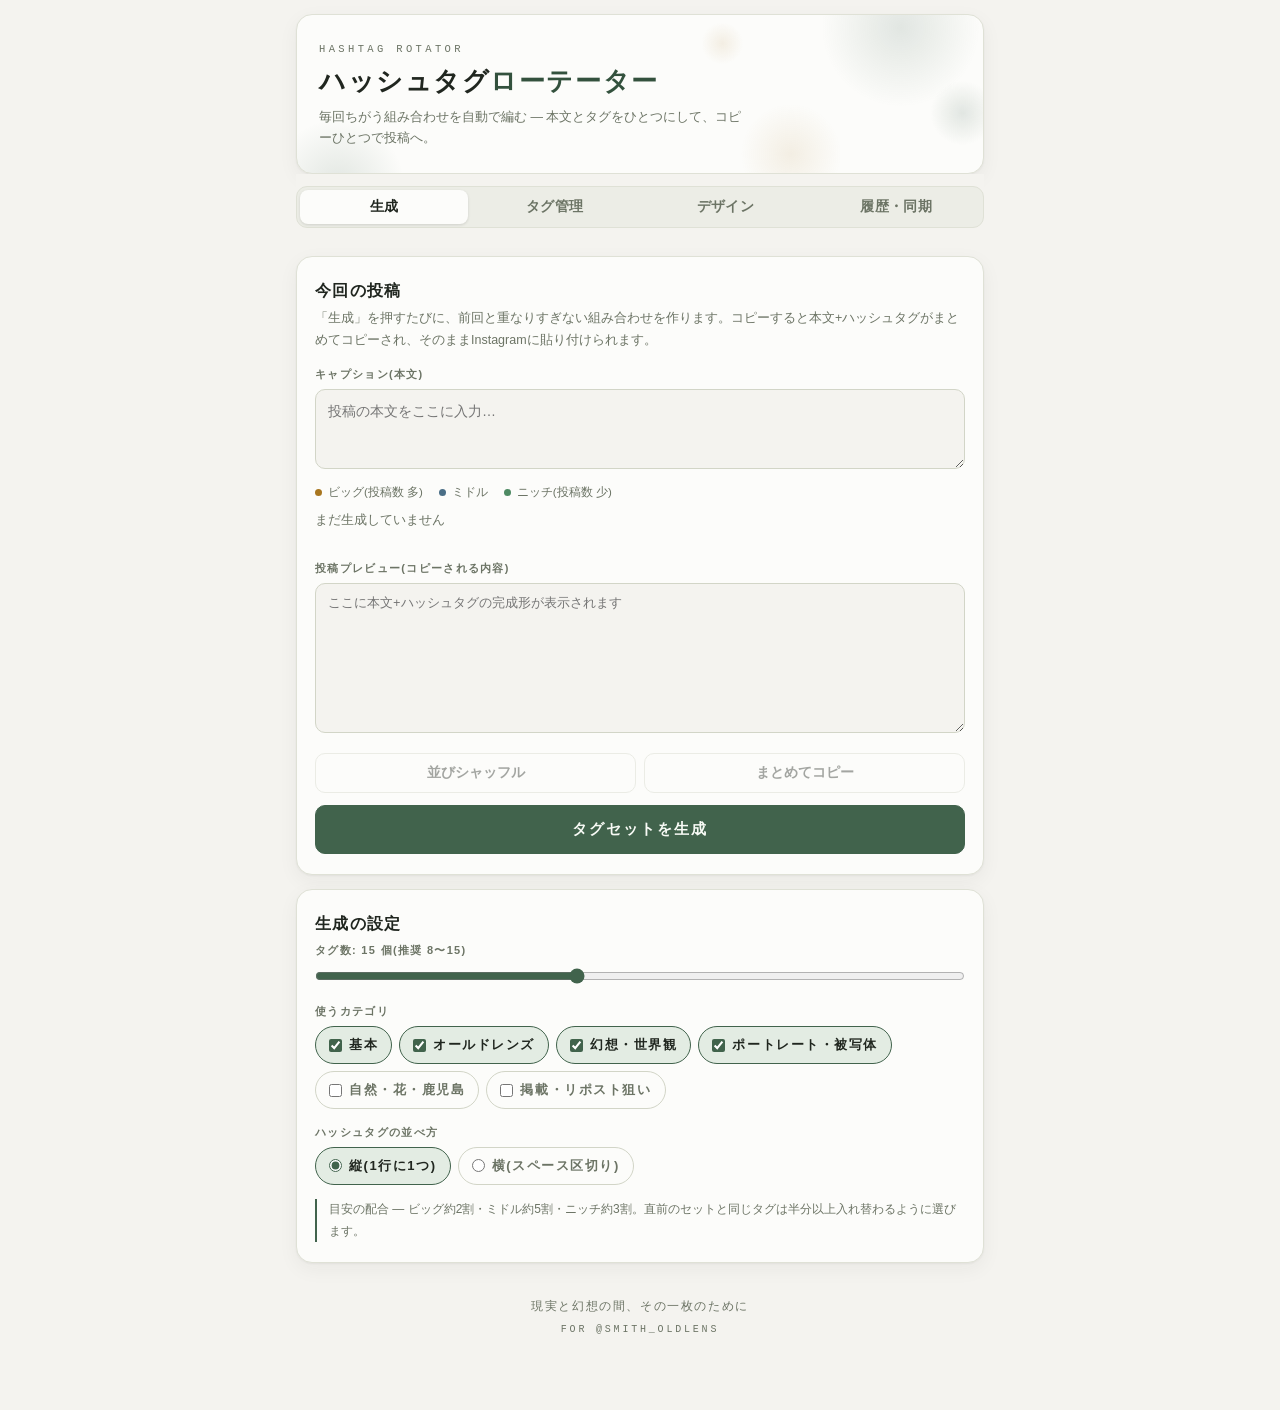
==== commit 19e8f822: "Add theme color customization and background photo to hashtag tool デザインタブを追加。アクセントカラーのプリセット/自由選択、 背景" ====
--- a/hashtag-tool/index.html
+++ b/hashtag-tool/index.html
@@ -222,9 +222,52 @@
   font-family:"Hiragino Mincho ProN","Hiragino Mincho Pro","Yu Mincho","YuMincho","Noto Serif JP",serif;
 }
 footer.colophon .en{font-family:ui-monospace,"SF Mono",Menlo,Consolas,monospace; font-size:10px; letter-spacing:.28em; text-transform:uppercase; display:block; margin-top:4px}
+
+/* ---------- 背景写真レイヤー ---------- */
+#bgLayer{
+  position:fixed; inset:-24px; z-index:0; display:none; pointer-events:none;
+  background-size:cover; background-position:center; background-repeat:no-repeat;
+}
+.wrap{position:relative; z-index:1}
+body.has-bg .card,
+body.has-bg header.app{
+  background:color-mix(in srgb, var(--surface) 84%, transparent);
+  -webkit-backdrop-filter:blur(9px); backdrop-filter:blur(9px);
+}
+body.has-bg nav.tabs{background:color-mix(in srgb, var(--bg) 72%, transparent); -webkit-backdrop-filter:blur(9px); backdrop-filter:blur(9px)}
+body.has-bg nav.tabs .seg{background:color-mix(in srgb, var(--surface2) 80%, transparent)}
+
+/* ---------- デザインタブ ---------- */
+.swatches{display:flex; flex-wrap:wrap; gap:9px}
+.swatches button{
+  width:38px; height:38px; border-radius:50%; cursor:pointer; padding:0;
+  border:2px solid var(--line2); position:relative; transition:transform .1s;
+  background:var(--sw);
+}
+.swatches button:hover{transform:scale(1.08)}
+.swatches button[aria-pressed="true"]{border-color:var(--ink); box-shadow:0 0 0 2px var(--bg),0 0 0 4px var(--ink)}
+.swatches button span{position:absolute; inset:0; display:flex; align-items:center; justify-content:center; color:#fff; font-size:16px; opacity:0}
+.swatches button[aria-pressed="true"] span{opacity:1; text-shadow:0 1px 2px rgba(0,0,0,.5)}
+input[type=color]{
+  width:52px; height:38px; padding:2px; border:1px solid var(--line2); border-radius:9px;
+  background:var(--bg); cursor:pointer;
+}
+.mono-hint{font-family:ui-monospace,"SF Mono",Menlo,Consolas,monospace; font-size:12.5px; color:var(--muted)}
+.filebtn{
+  display:inline-flex; align-items:center; justify-content:center; gap:8px;
+  padding:11px 16px; border-radius:10px; cursor:pointer; align-self:flex-start;
+  border:1px solid var(--accent); color:var(--accent-deep); background:var(--accent-soft);
+  font-size:14px; font-weight:700; letter-spacing:.04em;
+}
+.filebtn::before{content:"🖼"; font-size:15px}
+.bgthumb{
+  margin-top:10px; height:96px; border-radius:10px; border:1px solid var(--line2);
+  background-size:cover; background-position:center;
+}
 </style>
 </head>
 <body>
+<div id="bgLayer" aria-hidden="true"></div>
 <div class="wrap">
   <header class="app">
     <div class="brand">
@@ -238,6 +281,7 @@
     <div class="seg">
       <button role="tab" aria-selected="true" data-tab="gen">生成</button>
       <button role="tab" aria-selected="false" data-tab="manage">タグ管理</button>
+      <button role="tab" aria-selected="false" data-tab="design">デザイン</button>
       <button role="tab" aria-selected="false" data-tab="sync">履歴・同期</button>
     </div>
   </nav>
@@ -325,6 +369,48 @@
       </div>
       <div class="checks" id="filterCats" style="margin-bottom:8px"></div>
       <div class="scrollbox"><table class="tags"><tbody id="tagRows"></tbody></table></div>
+    </div>
+  </section>
+
+  <!-- ============ デザイン ============ -->
+  <section class="panel" id="panel-design">
+    <div class="card">
+      <h2>テーマカラー</h2>
+      <p class="hint">アクセントカラーを変えると、ボタンや見出し、選択中の色が変わります。</p>
+      <div class="field">
+        <label>プリセット</label>
+        <div class="swatches" id="paletteSwatches"></div>
+      </div>
+      <div class="field">
+        <label for="accentPicker">好きな色を選ぶ</label>
+        <div class="row">
+          <input type="color" id="accentPicker" aria-label="アクセントカラー">
+          <span id="accentHex" class="mono-hint">—</span>
+          <button class="btn ghost" id="btnAccentReset" style="margin-left:auto">標準に戻す</button>
+        </div>
+      </div>
+    </div>
+
+    <div class="card">
+      <h2>背景の写真</h2>
+      <p class="hint">お気に入りの1枚を薄く敷けます。写真は端末内だけで処理され、外部には送られません。</p>
+      <div class="field">
+        <label id="bgFileLabel" for="bgFile" class="filebtn">写真を選ぶ</label>
+        <input type="file" id="bgFile" accept="image/*" style="position:absolute;width:1px;height:1px;opacity:0;overflow:hidden">
+        <div id="bgThumb" class="bgthumb" hidden></div>
+      </div>
+      <div class="field" id="bgOpacityField" hidden>
+        <label for="bgOpacity">濃さ: <span id="bgOpacityLabel"></span></label>
+        <input type="range" id="bgOpacity" min="5" max="60" step="1">
+      </div>
+      <div class="field" id="bgBlurField" hidden>
+        <label for="bgBlur">ぼかし: <span id="bgBlurLabel"></span></label>
+        <input type="range" id="bgBlur" min="0" max="14" step="1">
+      </div>
+      <div class="actions" id="bgRemoveWrap" hidden>
+        <button class="btn danger" id="btnBgRemove">背景写真を外す</button>
+      </div>
+      <p class="note">写真は各端末に保存されます(データの書き出し/取り込みには含まれません)。読み込み時に自動で縮小するので容量は軽めです。</p>
     </div>
   </section>
 
@@ -418,7 +504,8 @@
     tags: PRESET.tags.map(([name,size,cat],i)=>({id:i+1, name, size, cat, used:0})),
     cats: PRESET.cats.slice(),
     history: [],
-    settings: {count:15, sep:"newline", activeCats:["基本","オールドレンズ","幻想・世界観","ポートレート・被写体"], nextId: PRESET.tags.length+1},
+    settings: {count:15, sep:"newline", activeCats:["基本","オールドレンズ","幻想・世界観","ポートレート・被写体"], nextId: PRESET.tags.length+1,
+               accent:null, bgOpacity:22, bgBlur:3, hasBg:false},
     caption: "",
     current: null
   };
@@ -429,8 +516,21 @@
 if(!S.tags || !S.cats) S = freshState();
 if(S.caption === undefined) S.caption = "";
 if(!S.settings.sepMigrated){ S.settings.sep = "newline"; S.settings.sepMigrated = 1; } // 縦並びを新デフォルトに
+if(S.settings.accent === undefined) S.settings.accent = null;
+if(S.settings.bgOpacity === undefined) S.settings.bgOpacity = 22;
+if(S.settings.bgBlur === undefined) S.settings.bgBlur = 3;
+if(S.settings.hasBg === undefined) S.settings.hasBg = false;
 
 function save(){ try{ localStorage.setItem(KEY, JSON.stringify(S)); }catch(e){} }
+
+/* 背景写真は容量が大きいので別キーに保存(毎回の保存でJSONを肥大させない) */
+const BG_KEY = "hashrotate.bg";
+let bgData = null;
+try{ bgData = localStorage.getItem(BG_KEY) || null; }catch(e){}
+function saveBg(){
+  try{ if(bgData){ localStorage.setItem(BG_KEY, bgData); } else { localStorage.removeItem(BG_KEY); } return true; }
+  catch(e){ return false; }
+}
 
 /* ---------- ユーティリティ ---------- */
 const $ = s => document.querySelector(s);
@@ -457,6 +557,77 @@
   const cap = (S.caption || "").trim();
   const tags = fmt(S.current || []);
   return cap ? cap + "\n\n" + tags : tags;
+}
+
+/* ---------- テーマカラー ---------- */
+const PALETTES = [
+  {name:"森",   hex:null},        // 標準(手調整のデフォルト)
+  {name:"夕景", hex:"#B5622B"},
+  {name:"桜",   hex:"#AF6A86"},
+  {name:"蒼",   hex:"#3E6E8E"},
+  {name:"苔金", hex:"#897F33"},
+  {name:"藤",   hex:"#6E5A93"},
+  {name:"墨",   hex:"#4B4B4B"},
+];
+function isDark(){
+  const t = document.documentElement.getAttribute("data-theme");
+  if(t==="dark") return true;
+  if(t==="light") return false;
+  return window.matchMedia && matchMedia("(prefers-color-scheme: dark)").matches;
+}
+function hexToRgb(h){ h=h.replace("#",""); if(h.length===3) h=h.split("").map(c=>c+c).join(""); return [parseInt(h.slice(0,2),16),parseInt(h.slice(2,4),16),parseInt(h.slice(4,6),16)]; }
+function toHex(r,g,b){ const f=x=>Math.max(0,Math.min(255,Math.round(x))).toString(16).padStart(2,"0"); return "#"+f(r)+f(g)+f(b); }
+function mixHex(a,b,t){ const A=hexToRgb(a),B=hexToRgb(b); return toHex(A[0]+(B[0]-A[0])*t,A[1]+(B[1]-A[1])*t,A[2]+(B[2]-A[2])*t); }
+function luma(h){ const c=hexToRgb(h).map(v=>{v/=255; return v<=.03928?v/12.92:Math.pow((v+.055)/1.055,2.4);}); return .2126*c[0]+.7152*c[1]+.0722*c[2]; }
+function applyAccent(){
+  const st = document.documentElement.style;
+  const acc = S.settings.accent;
+  if(!acc){ ["--accent","--accent-deep","--accent-soft","--accent-ink"].forEach(v=>st.removeProperty(v)); return; }
+  const dark = isDark();
+  const shown = dark ? mixHex(acc,"#ffffff",0.20) : acc;      // 暗色テーマでは少し明るく
+  st.setProperty("--accent", shown);
+  st.setProperty("--accent-deep", dark ? mixHex(shown,"#ffffff",0.15) : mixHex(acc,"#000000",0.20));
+  st.setProperty("--accent-soft", `color-mix(in srgb, ${shown} ${dark?24:16}%, transparent)`);
+  st.setProperty("--accent-ink", luma(shown) > 0.45 ? "#17201a" : "#ffffff");
+}
+if(window.matchMedia){
+  try{ matchMedia("(prefers-color-scheme: dark)").addEventListener("change", applyAccent); }catch(e){}
+}
+new MutationObserver(applyAccent).observe(document.documentElement, {attributes:true, attributeFilter:["data-theme"]});
+
+/* ---------- 背景写真 ---------- */
+function applyBg(){
+  const layer = $("#bgLayer");
+  if(bgData && S.settings.hasBg){
+    layer.style.backgroundImage = `url("${bgData}")`;
+    layer.style.opacity = (S.settings.bgOpacity/100).toFixed(2);
+    layer.style.filter = `blur(${S.settings.bgBlur}px)`;
+    layer.style.display = "block";
+    document.body.classList.add("has-bg");
+  }else{
+    layer.style.backgroundImage = "none";
+    layer.style.display = "none";
+    document.body.classList.remove("has-bg");
+  }
+}
+function downscaleToDataURL(file, cb){
+  const reader = new FileReader();
+  reader.onload = () => {
+    const img = new Image();
+    img.onload = () => {
+      const max = 1600;
+      let w = img.naturalWidth, h = img.naturalHeight;
+      const scale = Math.min(1, max/Math.max(w,h));
+      w = Math.round(w*scale); h = Math.round(h*scale);
+      const c = document.createElement("canvas"); c.width=w; c.height=h;
+      c.getContext("2d").drawImage(img,0,0,w,h);
+      try{ cb(c.toDataURL("image/jpeg",0.72)); }catch(e){ cb(null); }
+    };
+    img.onerror = () => cb(null);
+    img.src = reader.result;
+  };
+  reader.onerror = () => cb(null);
+  reader.readAsDataURL(file);
 }
 
 /* ---------- 生成ロジック ---------- */
@@ -573,13 +744,74 @@
   }));
 }
 
+function renderDesign(){
+  // パレットのスウォッチ
+  const cur = S.settings.accent;
+  $("#paletteSwatches").innerHTML = PALETTES.map((p,i)=>{
+    const col = p.hex || "#41634C";
+    const on = (p.hex||null) === (cur||null);
+    return `<button data-i="${i}" aria-pressed="${on}" title="${esc(p.name)}" style="--sw:${col}"><span>✓</span></button>`;
+  }).join("");
+  $("#paletteSwatches").querySelectorAll("button").forEach(b=>b.addEventListener("click", ()=>{
+    S.settings.accent = PALETTES[Number(b.dataset.i)].hex || null;
+    save(); applyAccent(); renderDesign();
+  }));
+  // カラーピッカー
+  $("#accentPicker").value = cur || "#41634C";
+  $("#accentHex").textContent = cur ? cur.toUpperCase() : "標準(森)";
+  // 背景写真
+  const has = !!(bgData && S.settings.hasBg);
+  $("#bgThumb").hidden = !has;
+  if(has) $("#bgThumb").style.backgroundImage = `url("${bgData}")`;
+  $("#bgFileLabel").textContent = has ? "別の写真に変える" : "写真を選ぶ";
+  ["#bgOpacityField","#bgBlurField","#bgRemoveWrap"].forEach(s=>{ $(s).hidden = !has; });
+  $("#bgOpacity").value = S.settings.bgOpacity; $("#bgOpacityLabel").textContent = S.settings.bgOpacity + "%";
+  $("#bgBlur").value = S.settings.bgBlur; $("#bgBlurLabel").textContent = S.settings.bgBlur + "px";
+}
+
 /* ---------- イベント ---------- */
 document.querySelectorAll("nav.tabs button").forEach(b=>b.addEventListener("click", ()=>{
   document.querySelectorAll("nav.tabs button").forEach(x=>x.setAttribute("aria-selected", x===b));
   document.querySelectorAll("section.panel").forEach(p=>p.classList.toggle("active", p.id==="panel-"+b.dataset.tab));
   if(b.dataset.tab==="sync") renderHistory();
   if(b.dataset.tab==="manage") renderTagList();
+  if(b.dataset.tab==="design") renderDesign();
 }));
+
+/* テーマカラー操作 */
+$("#accentPicker").addEventListener("input", e=>{
+  S.settings.accent = e.target.value; save(); applyAccent();
+  $("#accentHex").textContent = e.target.value.toUpperCase();
+  renderDesign();
+});
+$("#btnAccentReset").addEventListener("click", ()=>{
+  S.settings.accent = null; save(); applyAccent(); renderDesign(); toast("標準の色に戻しました");
+});
+
+/* 背景写真操作 */
+$("#bgFile").addEventListener("change", e=>{
+  const file = e.target.files && e.target.files[0];
+  e.target.value = ""; // 同じ写真を選び直せるように
+  if(!file) return;
+  toast("写真を読み込み中…");
+  downscaleToDataURL(file, url=>{
+    if(!url){ toast("この画像は読み込めませんでした"); return; }
+    bgData = url; S.settings.hasBg = true;
+    if(!saveBg()){ bgData=null; S.settings.hasBg=false; save(); applyBg(); renderDesign(); toast("写真が大きすぎて保存できませんでした"); return; }
+    save(); applyBg(); renderDesign(); toast("背景に設定しました");
+  });
+});
+$("#bgOpacity").addEventListener("input", e=>{
+  S.settings.bgOpacity = Number(e.target.value); $("#bgOpacityLabel").textContent = e.target.value + "%";
+  save(); applyBg();
+});
+$("#bgBlur").addEventListener("input", e=>{
+  S.settings.bgBlur = Number(e.target.value); $("#bgBlurLabel").textContent = e.target.value + "px";
+  save(); applyBg();
+});
+$("#btnBgRemove").addEventListener("click", ()=>{
+  bgData = null; S.settings.hasBg = false; saveBg(); save(); applyBg(); renderDesign(); toast("背景写真を外しました");
+});
 $("#cntRange").value = S.settings.count;
 $("#cntLabel").textContent = S.settings.count;
 $("#caption").value = S.caption;
@@ -642,23 +874,31 @@
     const d = JSON.parse($("#ioArea").value);
     if(!d.tags || !d.cats) throw 0;
     if(d.caption === undefined) d.caption = "";
+    if(d.settings.accent === undefined) d.settings.accent = null;
+    if(d.settings.bgOpacity === undefined) d.settings.bgOpacity = 22;
+    if(d.settings.bgBlur === undefined) d.settings.bgBlur = 3;
+    d.settings.hasBg = !!bgData && d.settings.hasBg; // 背景写真は端末ごと(取り込み対象外)
     S = d; save();
     renderCatChecks(); renderTagList(); renderHistory(); renderResult();
     $("#cntRange").value = S.settings.count; $("#cntLabel").textContent = S.settings.count;
     $("#caption").value = S.caption;
+    applyAccent(); applyBg();
     toast("取り込みました");
   }catch(e){ toast("取り込めませんでした。書き出したテキストをそのまま貼り付けてください"); }
 });
 $("#btnReset").addEventListener("click", ()=>{
-  if(!confirm("登録タグ・履歴をすべて消して初期データに戻します。よろしいですか?")) return;
+  if(!confirm("登録タグ・履歴・デザイン設定をすべて消して初期状態に戻します。よろしいですか?")) return;
   S = freshState(); save();
+  bgData = null; saveBg();
   renderCatChecks(); renderTagList(); renderHistory(); renderResult();
   $("#cntRange").value = S.settings.count; $("#cntLabel").textContent = S.settings.count;
   $("#caption").value = S.caption;
-  toast("初期データに戻しました");
+  applyAccent(); applyBg();
+  toast("初期状態に戻しました");
 });
 
 /* ---------- 初期描画 ---------- */
+applyAccent(); applyBg();
 renderCatChecks(); renderTagList(); renderResult(); renderHistory();
 </script>
 </body>
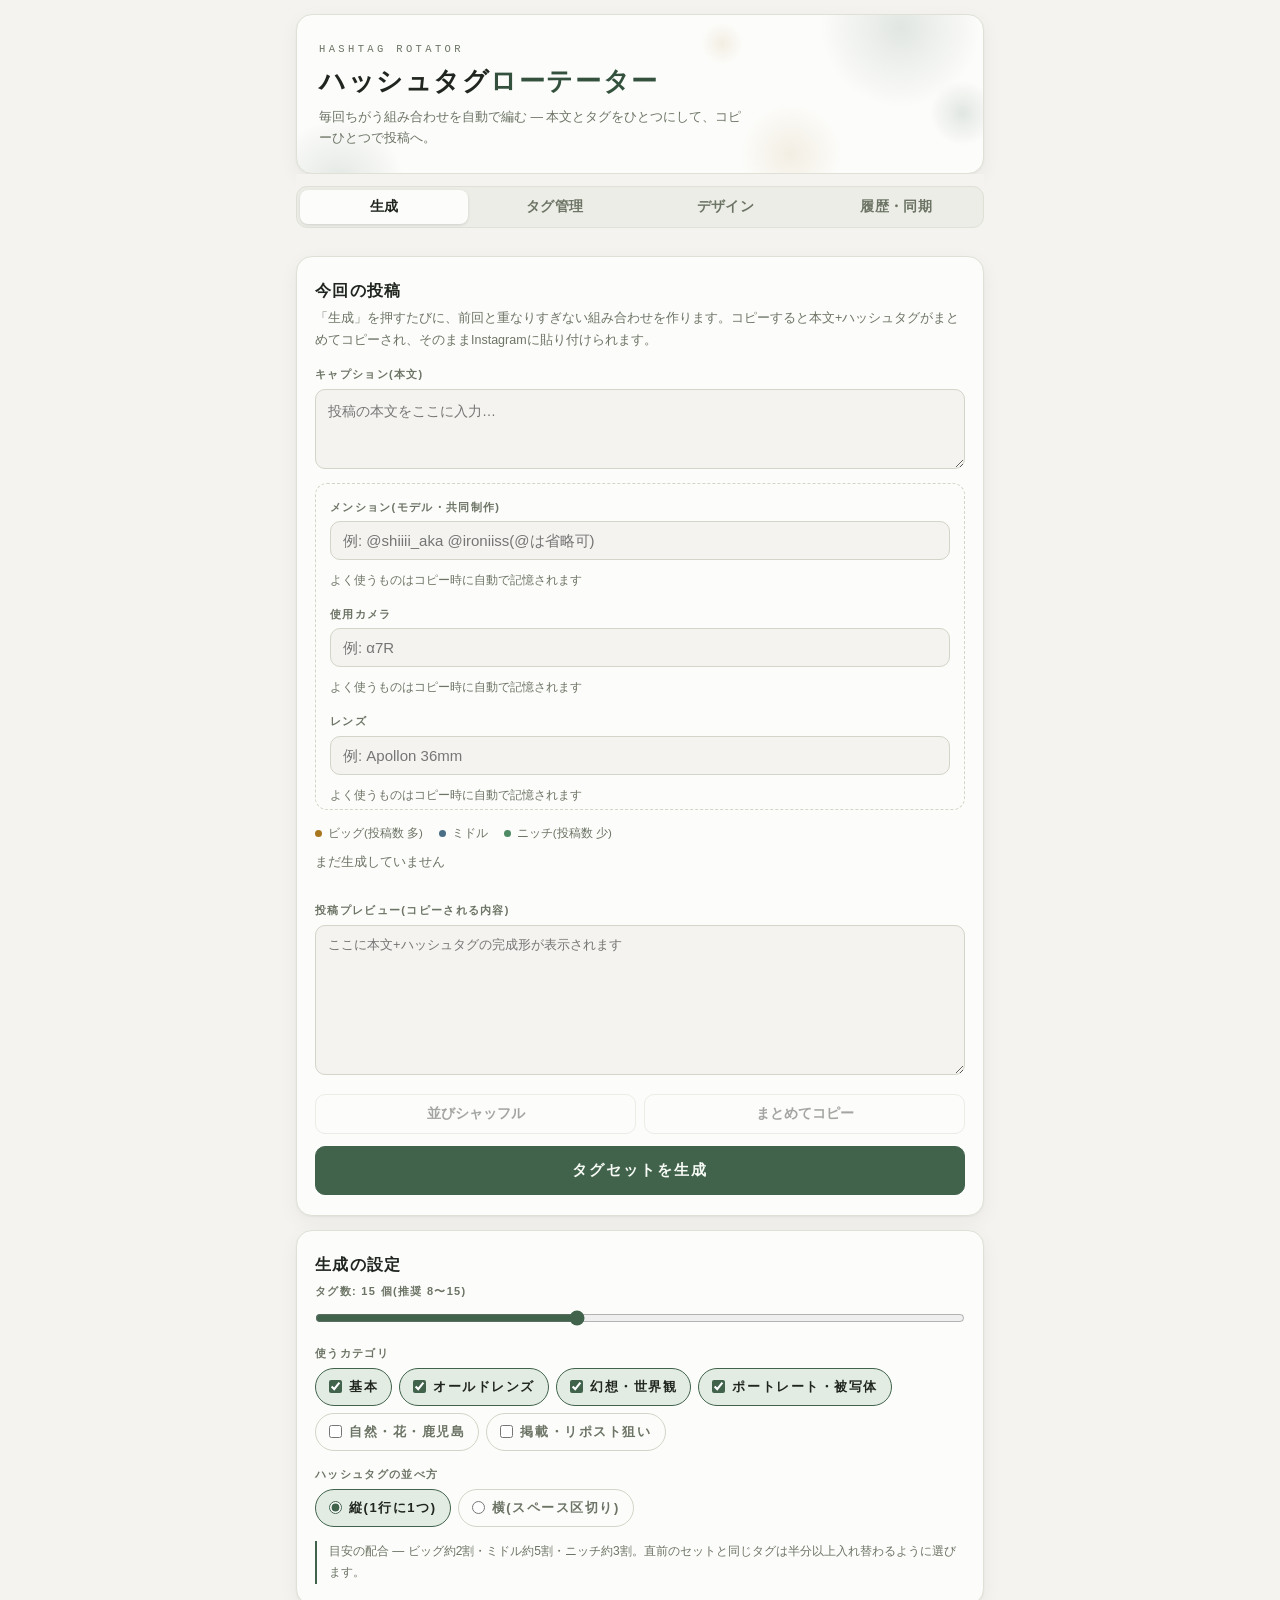
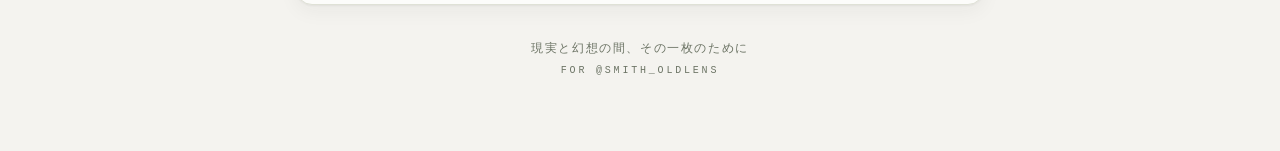
==== commit 5d1946ca: "Add camera/lens/mention credits to hashtag tool キャプションの下に「メンション・使用カメラ・レンズ」入力欄を追加。 本文とハッシュタグの間に自動で差し込" ====
--- a/hashtag-tool/index.html
+++ b/hashtag-tool/index.html
@@ -184,6 +184,17 @@
 .legend span{display:inline-flex; align-items:center; gap:6px}
 .stats{font-size:12.5px; color:var(--muted); margin:0 0 6px}
 .stats b{color:var(--ink); font-variant-numeric:tabular-nums}
+.credit{border:1px dashed var(--line2); border-radius:12px; padding:14px 14px 4px; margin:0 0 14px}
+.chips-row{display:flex; flex-wrap:wrap; gap:6px; margin-top:6px}
+.chips-row .pick{
+  display:inline-flex; align-items:center; gap:5px; cursor:pointer;
+  border:1px solid var(--line2); background:var(--surface2); color:var(--ink);
+  border-radius:999px; padding:4px 6px 4px 11px; font-size:12.5px; font-family:inherit;
+}
+.chips-row .pick:hover{border-color:var(--accent)}
+.chips-row .pick .rm{border:none; background:none; color:var(--muted); cursor:pointer; font-size:14px; line-height:1; padding:0 2px}
+.chips-row .pick .rm:hover{color:var(--danger)}
+.chips-row .empty{font-size:11.5px; color:var(--muted)}
 .preview-head{display:flex; align-items:baseline; justify-content:space-between; margin:6px 0 5px}
 .actions{display:flex; gap:8px; margin-top:12px}
 .actions .btn{flex:1}
@@ -294,6 +305,23 @@
       <div class="field">
         <label for="caption">キャプション(本文)</label>
         <textarea id="caption" placeholder="投稿の本文をここに入力…" style="min-height:80px"></textarea>
+      </div>
+      <div class="credit">
+        <div class="field">
+          <label for="mentions">メンション(モデル・共同制作)</label>
+          <input type="text" id="mentions" placeholder="例: @shiiii_aka @ironiiss(@は省略可)">
+          <div class="chips-row" id="mentionChips"></div>
+        </div>
+        <div class="field">
+          <label for="camera">使用カメラ</label>
+          <input type="text" id="camera" placeholder="例: α7R">
+          <div class="chips-row" id="cameraChips"></div>
+        </div>
+        <div class="field" style="margin-bottom:0">
+          <label for="lens">レンズ</label>
+          <input type="text" id="lens" placeholder="例: Apollon 36mm">
+          <div class="chips-row" id="lensChips"></div>
+        </div>
       </div>
       <div class="legend">
         <span><i class="dot big"></i>ビッグ(投稿数 多)</span>
@@ -507,6 +535,8 @@
     settings: {count:15, sep:"newline", activeCats:["基本","オールドレンズ","幻想・世界観","ポートレート・被写体"], nextId: PRESET.tags.length+1,
                accent:null, bgOpacity:22, bgBlur:3, hasBg:false},
     caption: "",
+    credit: {camera:"", lens:"", mentions:""},
+    creditSaved: {cameras:[], lenses:[], mentions:[]},
     current: null
   };
 }
@@ -520,6 +550,8 @@
 if(S.settings.bgOpacity === undefined) S.settings.bgOpacity = 22;
 if(S.settings.bgBlur === undefined) S.settings.bgBlur = 3;
 if(S.settings.hasBg === undefined) S.settings.hasBg = false;
+if(!S.credit) S.credit = {camera:"", lens:"", mentions:""};
+if(!S.creditSaved) S.creditSaved = {cameras:[], lenses:[], mentions:[]};
 
 function save(){ try{ localStorage.setItem(KEY, JSON.stringify(S)); }catch(e){} }
 
@@ -553,10 +585,16 @@
   }
 }
 function fmt(tags){ return tags.map(t=>"#"+t).join(S.settings.sep==="newline" ? "\n" : " "); }
+function mentionTokens(){
+  return (S.credit.mentions||"").split(/[\s,、]+/).filter(Boolean).map(m=>m.replace(/^@+/,""));
+}
+function mentionText(){ const t=mentionTokens(); return t.length ? t.map(m=>"@"+m).join(" ") : ""; }
+function gearText(){ const c=(S.credit.camera||"").trim(), l=(S.credit.lens||"").trim(); return [c,l].filter(Boolean).join(" + "); }
 function fullText(){
   const cap = (S.caption || "").trim();
+  const credit = [mentionText(), gearText()].filter(Boolean).join("\n");
   const tags = fmt(S.current || []);
-  return cap ? cap + "\n\n" + tags : tags;
+  return [cap, credit, tags].filter(Boolean).join("\n\n");
 }
 
 /* ---------- テーマカラー ---------- */
@@ -769,6 +807,36 @@
   $("#bgBlur").value = S.settings.bgBlur; $("#bgBlurLabel").textContent = S.settings.bgBlur + "px";
 }
 
+function renderCredit(){
+  $("#camera").value = S.credit.camera || "";
+  $("#lens").value = S.credit.lens || "";
+  $("#mentions").value = S.credit.mentions || "";
+  const chipRow = (elId, list, mode) => {
+    const el = $(elId);
+    if(!list.length){ el.innerHTML = `<span class="empty">よく使うものはコピー時に自動で記憶されます</span>`; return; }
+    el.innerHTML = list.map(v=>`<span class="pick"><button type="button" class="fill" data-v="${esc(v)}">${esc(mode==="mention"?"@"+v:v)}</button><button type="button" class="rm" data-v="${esc(v)}" aria-label="記憶から削除">×</button></span>`).join("");
+    el.querySelectorAll(".fill").forEach(b=>b.addEventListener("click", ()=>{
+      const v = b.dataset.v;
+      if(mode==="mention"){ const cur=mentionTokens(); if(!cur.includes(v)){ cur.push(v); S.credit.mentions = cur.map(x=>"@"+x).join(" "); } }
+      else if(mode==="camera"){ S.credit.camera = v; }
+      else { S.credit.lens = v; }
+      save(); renderCredit(); if(S.current && S.current.length) $("#resultText").value = fullText();
+    }));
+    el.querySelectorAll(".rm").forEach(b=>b.addEventListener("click", ()=>{
+      const i=list.indexOf(b.dataset.v); if(i>=0) list.splice(i,1); save(); renderCredit();
+    }));
+  };
+  chipRow("#mentionChips", S.creditSaved.mentions, "mention");
+  chipRow("#cameraChips", S.creditSaved.cameras, "camera");
+  chipRow("#lensChips", S.creditSaved.lenses, "lens");
+}
+function rememberCredit(){
+  const push = (arr,val) => { val=(val||"").trim(); if(!val) return; const i=arr.indexOf(val); if(i>=0) arr.splice(i,1); arr.unshift(val); if(arr.length>8) arr.length=8; };
+  push(S.creditSaved.cameras, S.credit.camera);
+  push(S.creditSaved.lenses, S.credit.lens);
+  mentionTokens().forEach(m=>push(S.creditSaved.mentions, m));
+}
+
 /* ---------- イベント ---------- */
 document.querySelectorAll("nav.tabs button").forEach(b=>b.addEventListener("click", ()=>{
   document.querySelectorAll("nav.tabs button").forEach(x=>x.setAttribute("aria-selected", x===b));
@@ -829,6 +897,12 @@
   S.caption = e.target.value; save();
   if(S.current && S.current.length) $("#resultText").value = fullText();
 });
+["camera","lens","mentions"].forEach(id=>{
+  $("#"+id).addEventListener("input", e=>{
+    S.credit[id] = e.target.value; save();
+    if(S.current && S.current.length) $("#resultText").value = fullText();
+  });
+});
 $("#btnCopy").addEventListener("click", async ()=>{
   if(!S.current) return;
   if(!(await copyText(fullText()))){ toast("コピーできませんでした"); return; }
@@ -840,6 +914,7 @@
     S.history.unshift({when, tags:S.current.slice()});
     S.history = S.history.slice(0,20);
   }
+  rememberCredit(); renderCredit();
   save(); toast("本文+タグをコピーしました。Instagramに貼り付けてください");
 });
 $("#btnAdd").addEventListener("click", ()=>{
@@ -878,8 +953,10 @@
     if(d.settings.bgOpacity === undefined) d.settings.bgOpacity = 22;
     if(d.settings.bgBlur === undefined) d.settings.bgBlur = 3;
     d.settings.hasBg = !!bgData && d.settings.hasBg; // 背景写真は端末ごと(取り込み対象外)
+    if(!d.credit) d.credit = {camera:"", lens:"", mentions:""};
+    if(!d.creditSaved) d.creditSaved = {cameras:[], lenses:[], mentions:[]};
     S = d; save();
-    renderCatChecks(); renderTagList(); renderHistory(); renderResult();
+    renderCatChecks(); renderTagList(); renderHistory(); renderResult(); renderCredit();
     $("#cntRange").value = S.settings.count; $("#cntLabel").textContent = S.settings.count;
     $("#caption").value = S.caption;
     applyAccent(); applyBg();
@@ -890,7 +967,7 @@
   if(!confirm("登録タグ・履歴・デザイン設定をすべて消して初期状態に戻します。よろしいですか?")) return;
   S = freshState(); save();
   bgData = null; saveBg();
-  renderCatChecks(); renderTagList(); renderHistory(); renderResult();
+  renderCatChecks(); renderTagList(); renderHistory(); renderResult(); renderCredit();
   $("#cntRange").value = S.settings.count; $("#cntLabel").textContent = S.settings.count;
   $("#caption").value = S.caption;
   applyAccent(); applyBg();
@@ -899,7 +976,7 @@
 
 /* ---------- 初期描画 ---------- */
 applyAccent(); applyBg();
-renderCatChecks(); renderTagList(); renderResult(); renderHistory();
+renderCatChecks(); renderTagList(); renderResult(); renderHistory(); renderCredit();
 </script>
 </body>
 </html>
